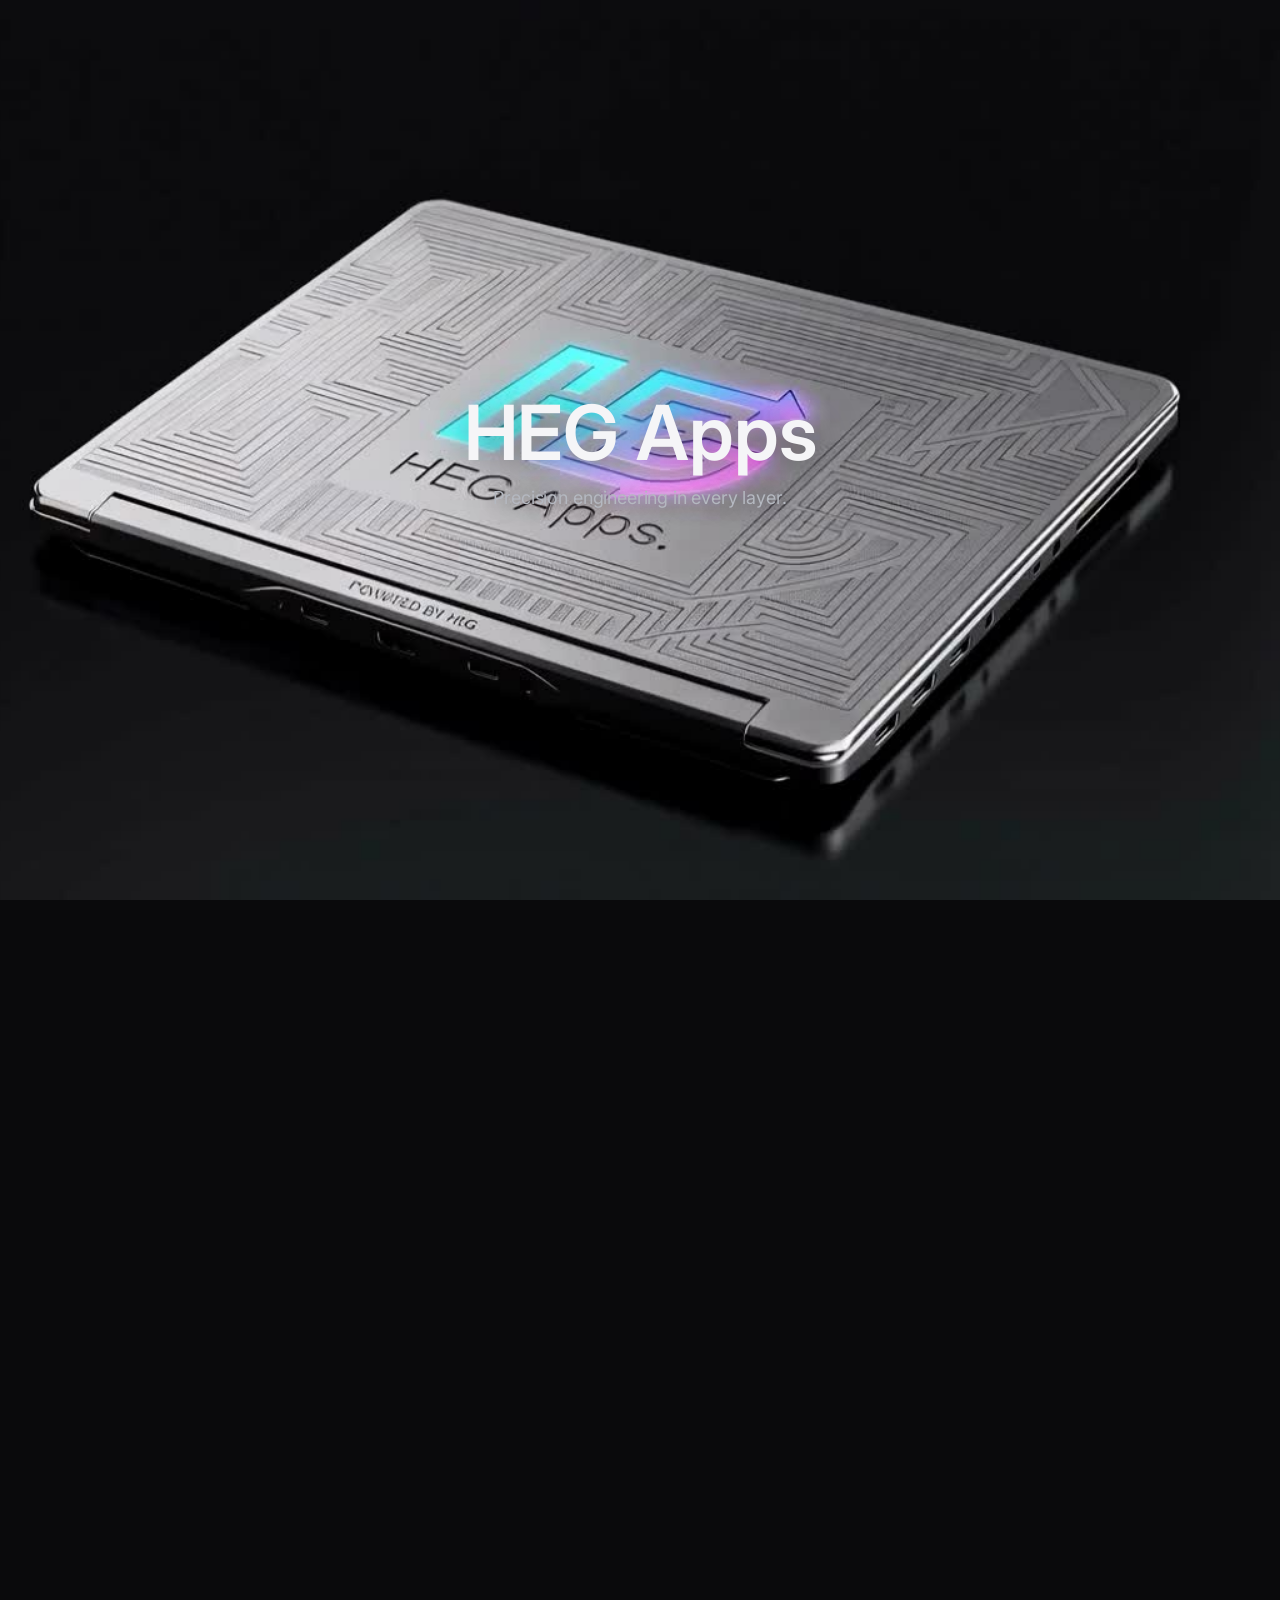
==== index.html @ 3ba2457b "Replace homepage with HEG Apps scroll-linked frame sequence Vanilla HTML5/CSS3/JS scrollytelling her" ====
<!DOCTYPE html>
<html lang="en">
<head>
<meta charset="UTF-8">
<meta name="viewport" content="width=device-width, initial-scale=1.0">
<title>HEG Apps</title>
<meta name="description" content="HEG Apps — precision engineering in every layer.">
<link rel="icon" type="image/png" href="assets/logo-transparent.png">
<link rel="preconnect" href="https://fonts.googleapis.com">
<link rel="preconnect" href="https://fonts.gstatic.com" crossorigin>
<link href="https://fonts.googleapis.com/css2?family=Inter:wght@400;500;600&display=swap" rel="stylesheet">
<link rel="stylesheet" href="css/style.css">
</head>
<body class="is-loading">

<div class="preloader" id="preloader" aria-hidden="true">
  <div class="preloader-mark">HEG APPS</div>
  <div class="preloader-count" id="preloaderCount">0%</div>
  <div class="preloader-bar"><div class="preloader-bar-fill" id="preloaderFill"></div></div>
</div>

<main>
  <div class="scrolly-container" id="scrollyContainer">
    <div class="scrolly-sticky">
      <canvas id="canvas"></canvas>

      <div class="scrolly-text scrolly-text--center" data-range="0,0.15">
        <div class="scrolly-text-inner">
          <h2>HEG Apps</h2>
          <p>Precision engineering in every layer.</p>
        </div>
      </div>

      <div class="scrolly-text scrolly-text--left" data-range="0.30,0.50">
        <div class="scrolly-text-inner">
          <h2>Architectural Clarity.</h2>
          <p>Engineered from the inside out.</p>
        </div>
      </div>

      <div class="scrolly-text scrolly-text--right" data-range="0.65,0.80">
        <div class="scrolly-text-inner">
          <h2>Seamless Integration.</h2>
          <p>Performance meets uncompromising design.</p>
        </div>
      </div>

      <div class="scrolly-text scrolly-text--center" data-range="0.90,1.0">
        <div class="scrolly-text-inner">
          <h2>Experience The Next Standard.</h2>
          <a href="mailto:emreguchasan@gmail.com" class="scrolly-cta">Get in touch</a>
        </div>
      </div>
    </div>
  </div>
</main>

<script src="js/script.js"></script>
</body>
</html>
---- css/style.css ----
:root {
  /* Sampled from the actual frame sequence (assets/ezgif-frame-*.jpg) —
     a dark-to-mid-gray studio sweep, not the light #e6e6e6/#f3f4f6 tone
     originally briefed; text colors below were flipped to light-on-dark
     to stay legible against the real footage. */
  --bg: #0a0a0c;
  --heading: #f5f5f7;
  --body: #b4b8c0;
  --accent-a: #22d3ee;
  --accent-b: #f472b6;
  --gradient: linear-gradient(120deg, var(--accent-a), var(--accent-b));
}

* { box-sizing: border-box; }

html, body {
  margin: 0;
  height: 100%;
  background: var(--bg);
  color: var(--heading);
  font-family: -apple-system, 'Inter', system-ui, sans-serif;
  letter-spacing: -0.01em;
  -webkit-font-smoothing: antialiased;
}

body.is-loading { overflow: hidden; height: 100vh; }

/* Preloader */
.preloader {
  position: fixed;
  inset: 0;
  z-index: 9999;
  display: flex;
  flex-direction: column;
  align-items: center;
  justify-content: center;
  gap: 18px;
  background: var(--bg);
  transition: opacity 0.6s ease, visibility 0.6s ease;
}
.preloader.is-hidden { opacity: 0; visibility: hidden; pointer-events: none; }
.preloader-mark {
  font-size: 13px;
  letter-spacing: 0.28em;
  text-transform: uppercase;
  color: var(--body);
}
.preloader-count {
  font-size: 15px;
  font-variant-numeric: tabular-nums;
  color: var(--heading);
  min-width: 3.4em;
  text-align: center;
}
.preloader-bar {
  width: 220px;
  height: 2px;
  background: rgba(255, 255, 255, 0.12);
  border-radius: 2px;
  overflow: hidden;
}
.preloader-bar-fill {
  height: 100%;
  width: 0%;
  background: var(--gradient);
  transition: width 0.15s ease-out;
}

/* Scrollytelling stage */
.scrolly-container {
  position: relative;
  height: 400vh;
}

.scrolly-sticky {
  position: sticky;
  top: 0;
  width: 100vw;
  height: 100vh;
  overflow: hidden;
  background: var(--bg);
}

#canvas {
  position: absolute;
  inset: 0;
  width: 100%;
  height: 100%;
  display: block;
}

/* Text overlays */
.scrolly-text {
  position: absolute;
  top: 50%;
  left: 0;
  right: 0;
  transform: translateY(calc(-50% + 26px));
  opacity: 0;
  transition: opacity 0.7s cubic-bezier(0.22, 1, 0.36, 1), transform 0.7s cubic-bezier(0.22, 1, 0.36, 1);
  pointer-events: none;
  padding: 0 8vw;
}
.scrolly-text.is-visible {
  opacity: 1;
  transform: translateY(-50%);
  pointer-events: auto;
}

.scrolly-text h2 {
  font-size: clamp(34px, 6vw, 76px);
  font-weight: 600;
  line-height: 1.05;
  margin: 0 0 14px;
  color: var(--heading);
  text-shadow: 0 4px 40px rgba(0, 0, 0, 0.5);
}
.scrolly-text p {
  font-size: clamp(15px, 1.4vw, 19px);
  color: var(--body);
  margin: 0;
  max-width: 480px;
  text-shadow: 0 2px 20px rgba(0, 0, 0, 0.6);
}

.scrolly-text--center { text-align: center; }
.scrolly-text--center p { margin-left: auto; margin-right: auto; }

.scrolly-text--left { text-align: left; }
.scrolly-text--left .scrolly-text-inner { max-width: 560px; }

.scrolly-text--right { text-align: right; }
.scrolly-text--right .scrolly-text-inner { max-width: 560px; margin-left: auto; }
.scrolly-text--right p { margin-left: auto; }

.scrolly-cta {
  display: inline-flex;
  align-items: center;
  gap: 10px;
  margin-top: 32px;
  padding: 15px 32px;
  border-radius: 999px;
  background: var(--gradient);
  color: #05060a;
  font-weight: 600;
  font-size: 14px;
  letter-spacing: 0.01em;
  transition: transform 0.25s ease, box-shadow 0.25s ease;
}
.scrolly-cta:hover {
  transform: translateY(-2px) scale(1.02);
  box-shadow: 0 12px 32px rgba(34, 211, 238, 0.25);
}

@media (max-width: 720px) {
  .scrolly-text--left,
  .scrolly-text--right { text-align: center; }
  .scrolly-text--left .scrolly-text-inner,
  .scrolly-text--right .scrolly-text-inner { max-width: 100%; margin: 0 auto; }
  .scrolly-text--right p { margin-left: auto; margin-right: auto; }
}
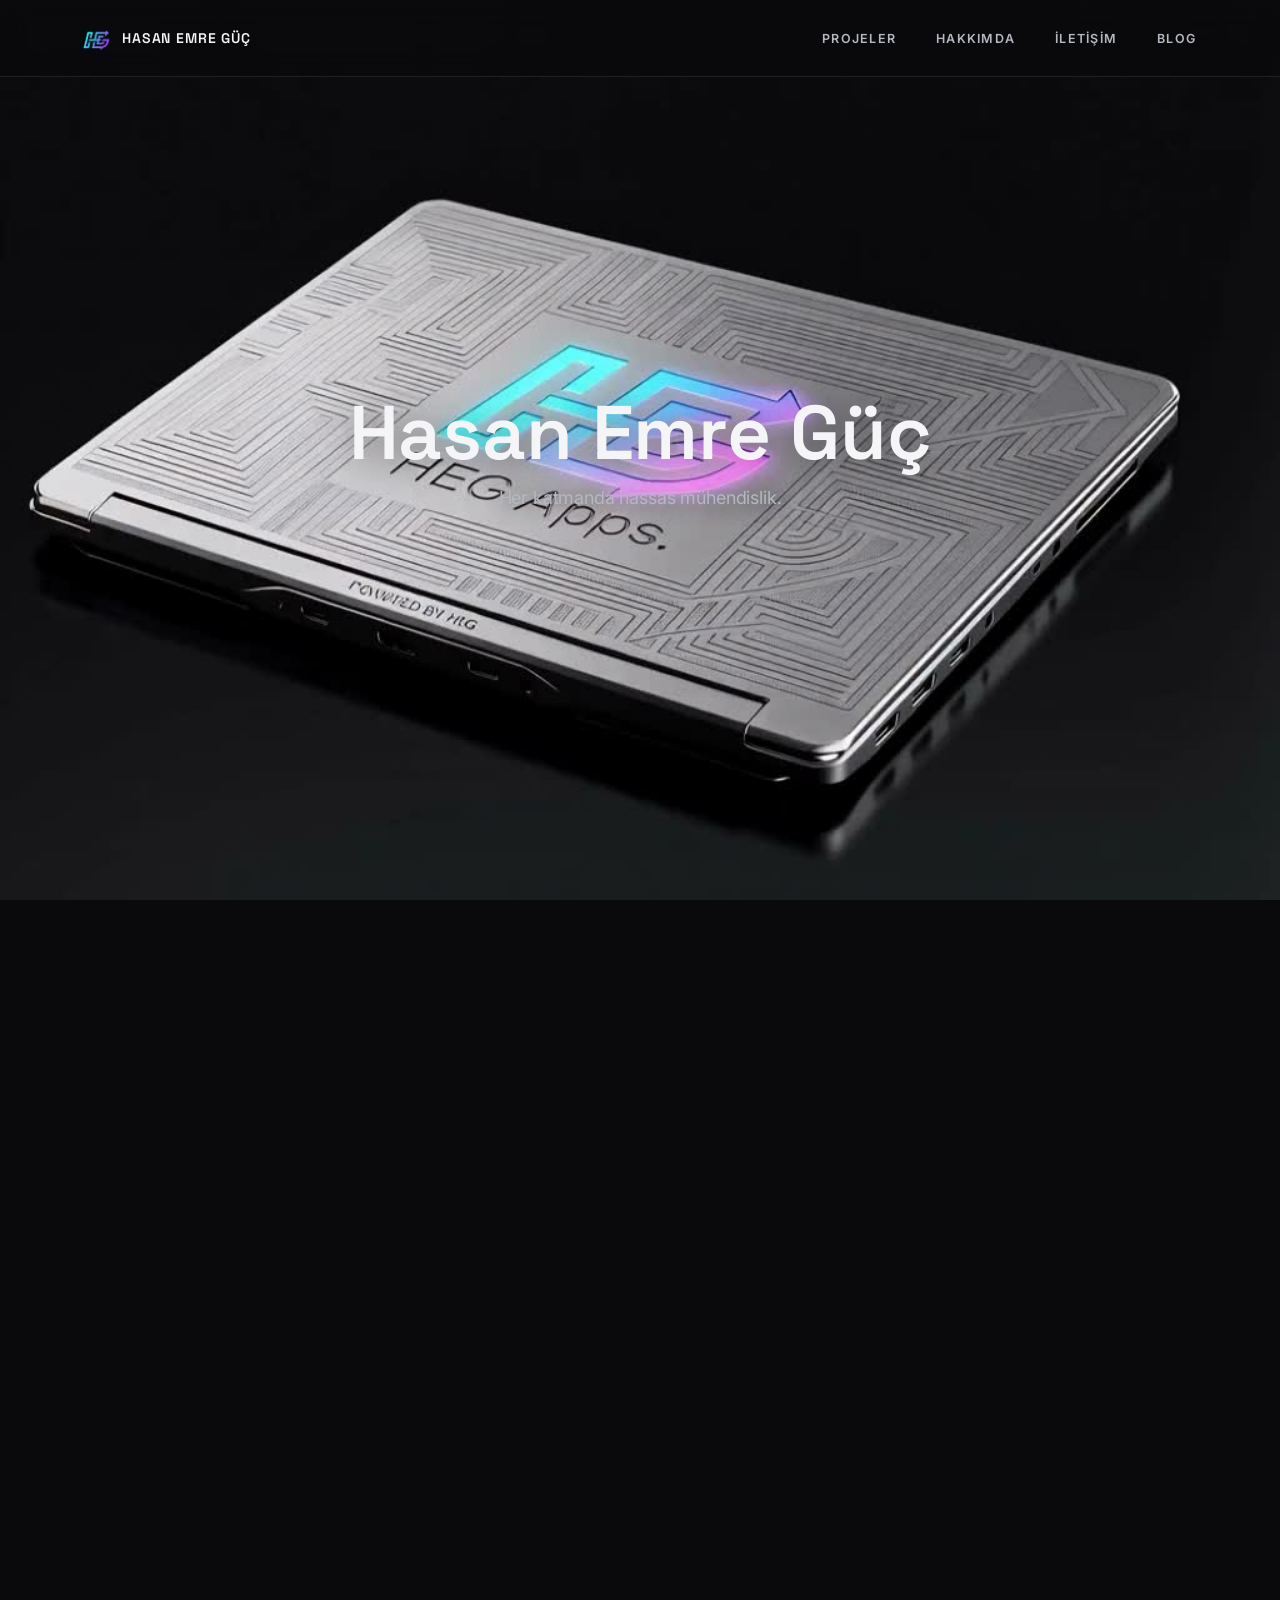
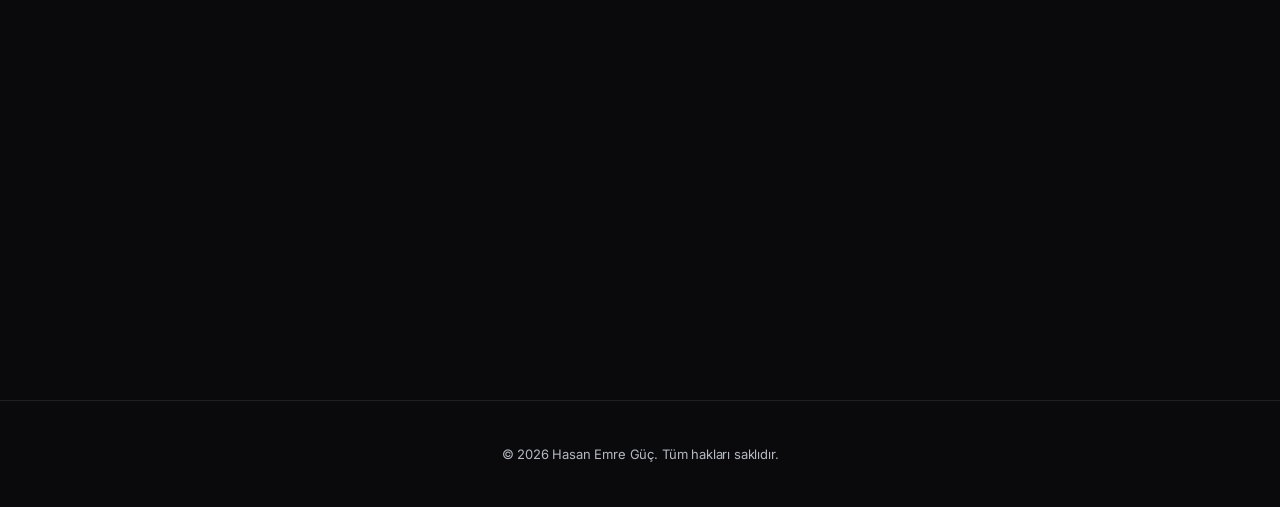
==== commit 4d243480: "Turn HEG Apps intro into a Turkish multi-page personal site Per feedback: this stays Hasan Emre Güç'" ====
--- a/index.html
+++ b/index.html
@@ -1,23 +1,46 @@
 <!DOCTYPE html>
-<html lang="en">
+<html lang="tr">
 <head>
 <meta charset="UTF-8">
 <meta name="viewport" content="width=device-width, initial-scale=1.0">
-<title>HEG Apps</title>
-<meta name="description" content="HEG Apps — precision engineering in every layer.">
+<title>Hasan Emre Güç — Yazılım Geliştirici</title>
+<meta name="description" content="Hasan Emre Güç — yazılım geliştirici ve mühendis. Projeler, hakkında ve iletişim.">
 <link rel="icon" type="image/png" href="assets/logo-transparent.png">
 <link rel="preconnect" href="https://fonts.googleapis.com">
 <link rel="preconnect" href="https://fonts.gstatic.com" crossorigin>
-<link href="https://fonts.googleapis.com/css2?family=Inter:wght@400;500;600&display=swap" rel="stylesheet">
+<link href="https://fonts.googleapis.com/css2?family=Space+Grotesk:wght@500;600;700&family=Inter:wght@400;500;600&display=swap" rel="stylesheet">
 <link rel="stylesheet" href="css/style.css">
 </head>
 <body class="is-loading">
 
 <div class="preloader" id="preloader" aria-hidden="true">
-  <div class="preloader-mark">HEG APPS</div>
+  <img src="assets/logo-transparent.png" alt="" class="preloader-logo">
   <div class="preloader-count" id="preloaderCount">0%</div>
   <div class="preloader-bar"><div class="preloader-bar-fill" id="preloaderFill"></div></div>
 </div>
+
+<div class="scroll-progress" id="scrollProgress" aria-hidden="true"></div>
+
+<header class="site-header">
+  <nav class="nav container">
+    <a href="index.html" class="brand">
+      <img src="assets/logo-transparent.png" alt="" class="brand-mark">
+      <span class="brand-name">HASAN EMRE GÜÇ</span>
+    </a>
+
+    <button class="nav-toggle" id="navToggle" aria-label="Menüyü aç/kapat" aria-expanded="false">
+      <span></span><span></span><span></span>
+    </button>
+
+    <ul class="nav-links" id="navLinks">
+      <li class="nav-indicator" id="navIndicator" aria-hidden="true"></li>
+      <li><a href="projeler.html">PROJELER</a></li>
+      <li><a href="hakkimda.html">HAKKIMDA</a></li>
+      <li><a href="iletisim.html">İLETİŞİM</a></li>
+      <li><a href="blog.html">BLOG</a></li>
+    </ul>
+  </nav>
+</header>
 
 <main>
   <div class="scrolly-container" id="scrollyContainer">
@@ -26,35 +49,41 @@
 
       <div class="scrolly-text scrolly-text--center" data-range="0,0.15">
         <div class="scrolly-text-inner">
-          <h2>HEG Apps</h2>
-          <p>Precision engineering in every layer.</p>
+          <h2>Hasan Emre Güç</h2>
+          <p>Her katmanda hassas mühendislik.</p>
         </div>
       </div>
 
       <div class="scrolly-text scrolly-text--left" data-range="0.30,0.50">
         <div class="scrolly-text-inner">
-          <h2>Architectural Clarity.</h2>
-          <p>Engineered from the inside out.</p>
+          <h2>Mimari Netlik.</h2>
+          <p>İçeriden dışarıya, mühendislik disipliniyle kuruldu.</p>
         </div>
       </div>
 
       <div class="scrolly-text scrolly-text--right" data-range="0.65,0.80">
         <div class="scrolly-text-inner">
-          <h2>Seamless Integration.</h2>
-          <p>Performance meets uncompromising design.</p>
+          <h2>Kusursuz Entegrasyon.</h2>
+          <p>Performans, ödün vermeyen tasarımla buluşuyor.</p>
         </div>
       </div>
 
       <div class="scrolly-text scrolly-text--center" data-range="0.90,1.0">
         <div class="scrolly-text-inner">
-          <h2>Experience The Next Standard.</h2>
-          <a href="mailto:emreguchasan@gmail.com" class="scrolly-cta">Get in touch</a>
+          <h2>Fikirden çalışan ürüne.</h2>
+          <a href="projeler.html" class="scrolly-cta">Projelerimi Gör</a>
         </div>
       </div>
     </div>
   </div>
 </main>
 
+<footer class="site-footer">
+  <div class="container">
+    <p>&copy; <span id="year"></span> Hasan Emre Güç. Tüm hakları saklıdır.</p>
+  </div>
+</footer>
+
 <script src="js/script.js"></script>
 </body>
 </html>
--- a/css/style.css
+++ b/css/style.css
@@ -9,9 +9,14 @@
   --accent-a: #22d3ee;
   --accent-b: #f472b6;
   --gradient: linear-gradient(120deg, var(--accent-a), var(--accent-b));
+  --card-bg: #121317;
+  --border: rgba(255, 255, 255, 0.09);
+  --max-width: 1180px;
 }
 
 * { box-sizing: border-box; }
+
+html { scroll-behavior: smooth; }
 
 html, body {
   margin: 0;
@@ -23,6 +28,19 @@
   -webkit-font-smoothing: antialiased;
 }
 
+h1, h2, h3, h4 {
+  font-family: 'Space Grotesk', 'Inter', sans-serif;
+  margin: 0;
+}
+
+@media (prefers-reduced-motion: reduce) {
+  html { scroll-behavior: auto; }
+  *, *::before, *::after {
+    animation-duration: 0.001ms !important;
+    transition-duration: 0.001ms !important;
+  }
+}
+
 body.is-loading { overflow: hidden; height: 100vh; }
 
 /* Preloader */
@@ -39,11 +57,12 @@
   transition: opacity 0.6s ease, visibility 0.6s ease;
 }
 .preloader.is-hidden { opacity: 0; visibility: hidden; pointer-events: none; }
-.preloader-mark {
-  font-size: 13px;
-  letter-spacing: 0.28em;
-  text-transform: uppercase;
-  color: var(--body);
+@keyframes preloaderPulse { 0%, 100% { opacity: 0.6; transform: scale(0.95); } 50% { opacity: 1; transform: scale(1.03); } }
+.preloader-logo {
+  width: 56px;
+  height: 56px;
+  animation: preloaderPulse 1.1s ease-in-out infinite;
+  filter: drop-shadow(0 0 20px rgba(34, 211, 238, 0.35));
 }
 .preloader-count {
   font-size: 15px;
@@ -159,3 +178,292 @@
   .scrolly-text--right .scrolly-text-inner { max-width: 100%; margin: 0 auto; }
   .scrolly-text--right p { margin-left: auto; margin-right: auto; }
 }
+
+/* ---------------------------------------------------------------------
+   Site chrome + content sections (Projects / About / Contact / Blog) —
+   everything the scrollytelling intro hands off to once it finishes.
+   ------------------------------------------------------------------- */
+
+a { text-decoration: none; }
+
+.container {
+  max-width: var(--max-width);
+  margin: 0 auto;
+  padding: 0 32px;
+}
+
+/* Nav — fixed so it floats over the canvas during the scroll sequence
+   too, not just once the content sections begin. */
+.site-header {
+  position: fixed;
+  top: 0;
+  left: 0;
+  right: 0;
+  z-index: 500;
+  background: rgba(10, 10, 12, 0.55);
+  backdrop-filter: blur(14px);
+  border-bottom: 1px solid var(--border);
+}
+
+.nav {
+  display: flex;
+  align-items: center;
+  justify-content: space-between;
+  height: 76px;
+}
+
+.brand {
+  display: flex;
+  align-items: center;
+  gap: 10px;
+}
+.brand-mark { display: block; width: 30px; height: 30px; }
+.brand-name {
+  font-family: 'Space Grotesk', sans-serif;
+  font-weight: 600;
+  font-size: 14px;
+  letter-spacing: 0.06em;
+  color: var(--heading);
+}
+
+.nav-links {
+  position: relative;
+  display: flex;
+  gap: 36px;
+  list-style: none;
+  margin: 0;
+  padding: 0;
+}
+
+.nav-indicator {
+  position: absolute;
+  top: 0;
+  height: 2px;
+  background: var(--gradient);
+  box-shadow: 0 0 10px rgba(34, 211, 238, 0.6);
+  border-radius: 2px;
+  transition: transform 0.35s cubic-bezier(0.65, 0, 0.35, 1), width 0.35s cubic-bezier(0.65, 0, 0.35, 1), opacity 0.2s ease;
+  opacity: 0;
+}
+
+.nav-links a {
+  position: relative;
+  font-size: 12.5px;
+  font-weight: 600;
+  letter-spacing: 0.1em;
+  color: var(--body);
+  padding: 28px 2px;
+  display: inline-block;
+  transition: color 0.2s ease;
+}
+.nav-links a:hover { color: var(--heading); }
+.nav-links a.active { color: var(--accent-a); }
+
+.nav-toggle {
+  display: none;
+  flex-direction: column;
+  justify-content: center;
+  gap: 5px;
+  width: 34px;
+  height: 34px;
+  background: none;
+  border: none;
+  cursor: pointer;
+}
+.nav-toggle span {
+  display: block;
+  height: 2px;
+  background: var(--heading);
+  border-radius: 2px;
+}
+
+/* Scroll progress bar */
+.scroll-progress {
+  position: fixed;
+  top: 0;
+  left: 0;
+  height: 2px;
+  width: 100%;
+  background: var(--gradient);
+  transform: scaleX(0);
+  transform-origin: left;
+  z-index: 600;
+  will-change: transform;
+}
+
+/* Sections */
+.section {
+  padding: 120px 32px;
+  border-top: 1px solid var(--border);
+  background: var(--bg);
+  position: relative;
+  z-index: 1;
+}
+
+/* Standalone content pages (projeler/hakkimda/iletisim/blog) — no
+   full-bleed hero to sit behind the fixed nav, so the first section
+   needs headroom equal to the nav's height. */
+.page-main { min-height: 100vh; }
+.page-hero {
+  padding-top: calc(76px + 64px);
+  border-top: none;
+  min-height: 100vh;
+}
+
+.section-title {
+  font-size: 26px;
+  font-weight: 600;
+  margin-bottom: 44px;
+  color: var(--heading);
+}
+.section-title .num {
+  background: var(--gradient);
+  -webkit-background-clip: text;
+  background-clip: text;
+  color: transparent;
+  margin-right: 8px;
+}
+
+.reveal {
+  opacity: 0;
+  transform: translateY(24px);
+  transition: opacity 0.7s ease, transform 0.7s cubic-bezier(0.22, 1, 0.36, 1);
+}
+.reveal.in-view { opacity: 1; transform: translateY(0); }
+
+/* Projects */
+.projects-grid {
+  display: grid;
+  grid-template-columns: repeat(auto-fit, minmax(300px, 1fr));
+  gap: 22px;
+}
+.project-card {
+  background: var(--card-bg);
+  border: 1px solid var(--border);
+  border-radius: 14px;
+  padding: 28px;
+  transition: transform 0.3s ease, border-color 0.3s ease;
+}
+.project-card:hover {
+  transform: translateY(-4px);
+  border-color: rgba(34, 211, 238, 0.35);
+}
+.project-tag {
+  display: inline-block;
+  font-size: 11px;
+  letter-spacing: 0.1em;
+  text-transform: uppercase;
+  color: var(--accent-a);
+  background: rgba(34, 211, 238, 0.1);
+  padding: 4px 10px;
+  border-radius: 999px;
+  margin-bottom: 14px;
+}
+.project-card h3 { font-size: 21px; margin: 0 0 10px; color: var(--heading); font-weight: 600; }
+.project-card p { color: var(--body); font-size: 14.5px; line-height: 1.6; margin: 0; }
+.tech-list {
+  list-style: none;
+  display: flex;
+  flex-wrap: wrap;
+  gap: 8px;
+  padding: 0;
+  margin: 18px 0 0;
+}
+.tech-list li {
+  font-size: 12px;
+  padding: 5px 12px;
+  border-radius: 999px;
+  border: 1px solid var(--border);
+  color: var(--body);
+}
+
+/* About */
+.about-grid { display: grid; grid-template-columns: 1.3fr 1fr; gap: 48px; }
+.about-grid p { color: var(--body); font-size: 16px; line-height: 1.7; max-width: 560px; margin: 0; }
+.about-stack h4 {
+  font-size: 13px;
+  letter-spacing: 0.08em;
+  text-transform: uppercase;
+  color: var(--body);
+  margin: 0 0 16px;
+  font-weight: 600;
+}
+.stack-tags { display: flex; flex-wrap: wrap; gap: 10px; }
+.stack-tags span {
+  font-size: 13px;
+  padding: 8px 14px;
+  border-radius: 8px;
+  background: var(--card-bg);
+  border: 1px solid var(--border);
+  color: var(--body);
+}
+
+/* Contact */
+.contact { text-align: center; }
+.contact-lead { color: var(--body); max-width: 480px; margin: 0 auto 28px; font-size: 15.5px; }
+.contact-cta {
+  display: inline-block;
+  padding: 15px 32px;
+  border-radius: 999px;
+  background: var(--gradient);
+  color: #05060a;
+  font-weight: 600;
+  font-size: 15px;
+  transition: transform 0.2s ease;
+}
+.contact-cta:hover { transform: translateY(-2px) scale(1.02); }
+.social-links {
+  margin-top: 28px;
+  display: flex;
+  justify-content: center;
+  gap: 24px;
+}
+.social-links a {
+  color: var(--body);
+  font-size: 13px;
+  letter-spacing: 0.06em;
+  border-bottom: 1px solid transparent;
+  padding-bottom: 2px;
+  transition: color 0.2s ease, border-color 0.2s ease;
+}
+.social-links a:hover { color: var(--accent-a); border-color: var(--accent-a); }
+
+/* Blog */
+.blog { text-align: center; }
+.coming-soon { color: var(--body); }
+
+/* Footer */
+.site-footer {
+  border-top: 1px solid var(--border);
+  padding: 32px 0;
+  text-align: center;
+  color: var(--body);
+  font-size: 13px;
+}
+
+@media (max-width: 860px) {
+  .about-grid { grid-template-columns: 1fr; }
+  .about-grid p { margin: 0 auto; }
+}
+
+@media (max-width: 720px) {
+  .nav-toggle { display: flex; }
+  .nav-links {
+    position: absolute;
+    top: 76px;
+    left: 0;
+    right: 0;
+    background: rgba(10, 10, 12, 0.96);
+    border-bottom: 1px solid var(--border);
+    flex-direction: column;
+    gap: 0;
+    max-height: 0;
+    overflow: hidden;
+    transition: max-height 0.3s ease;
+  }
+  .nav-links.open { max-height: 340px; }
+  .nav-links li { border-top: 1px solid var(--border); }
+  .nav-links a { display: block; padding: 18px 32px; }
+  .nav-indicator { display: none; }
+  .section { padding: 80px 24px; }
+}
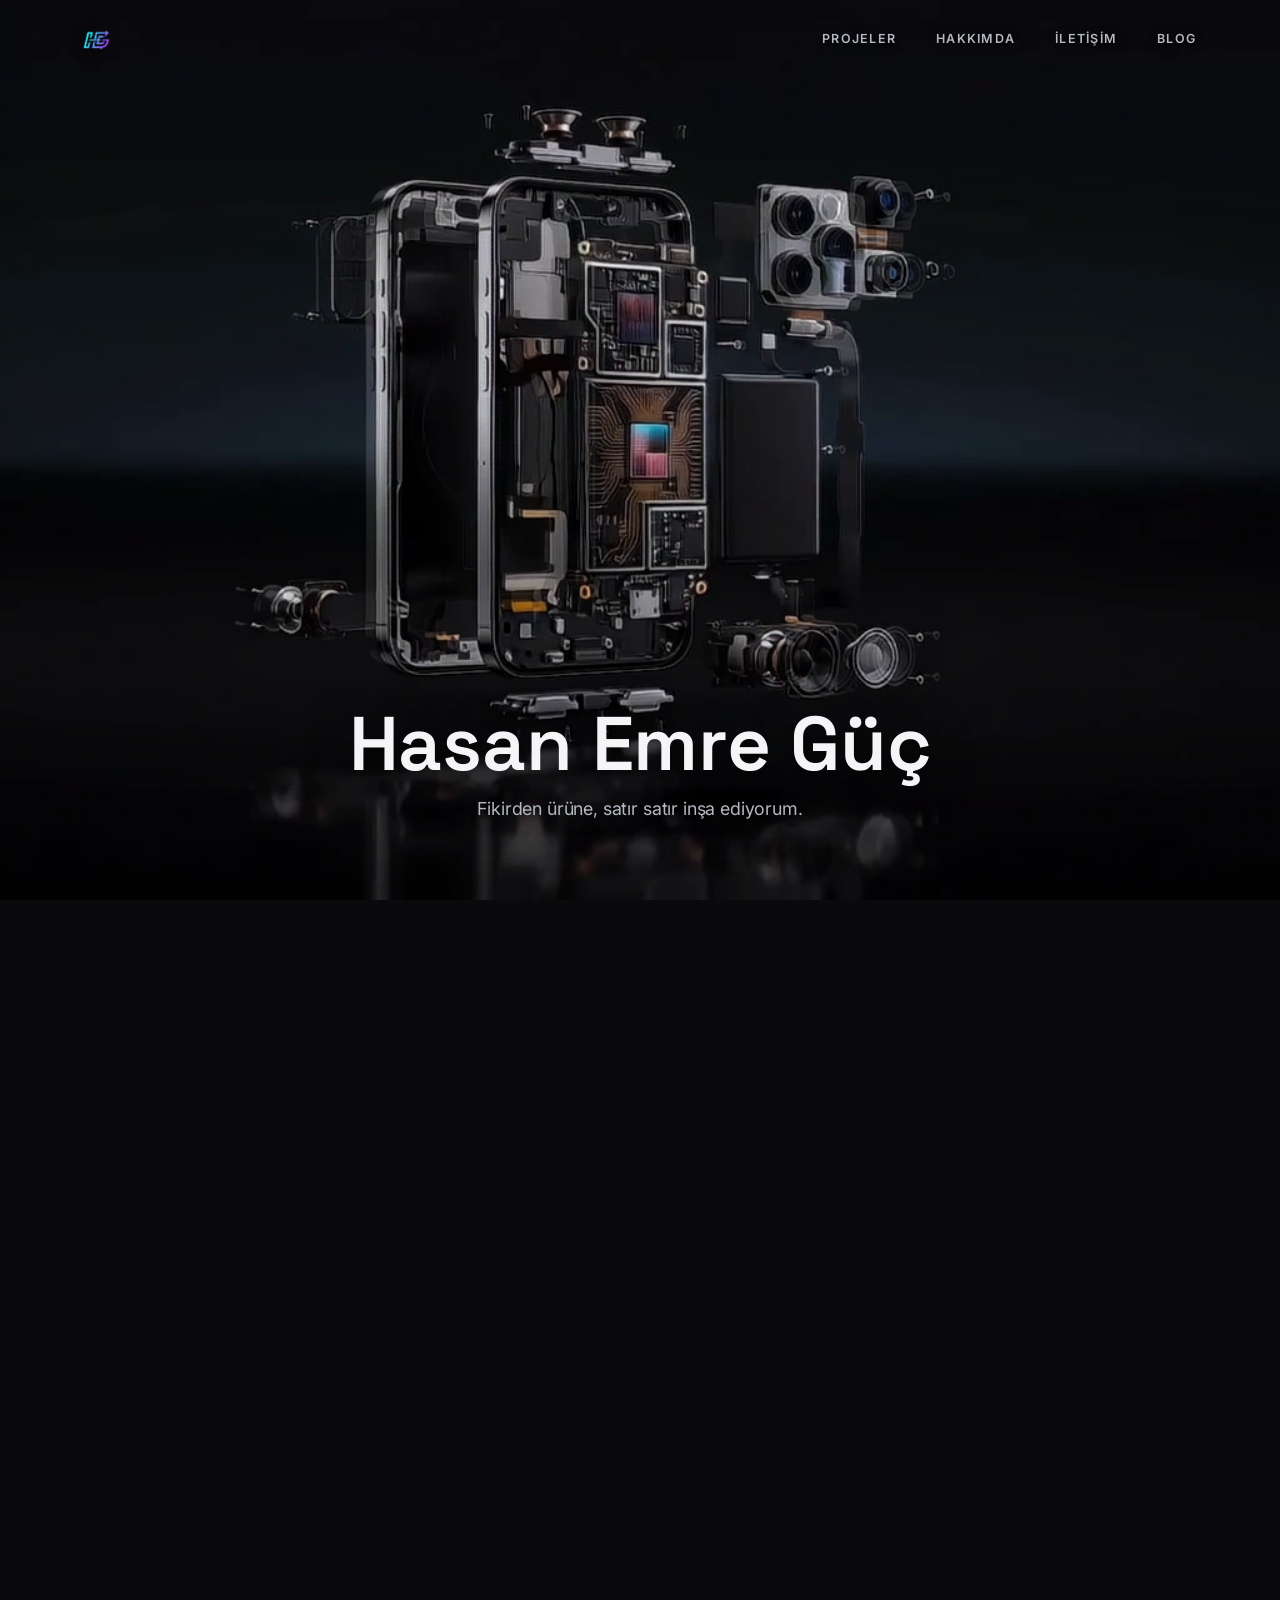
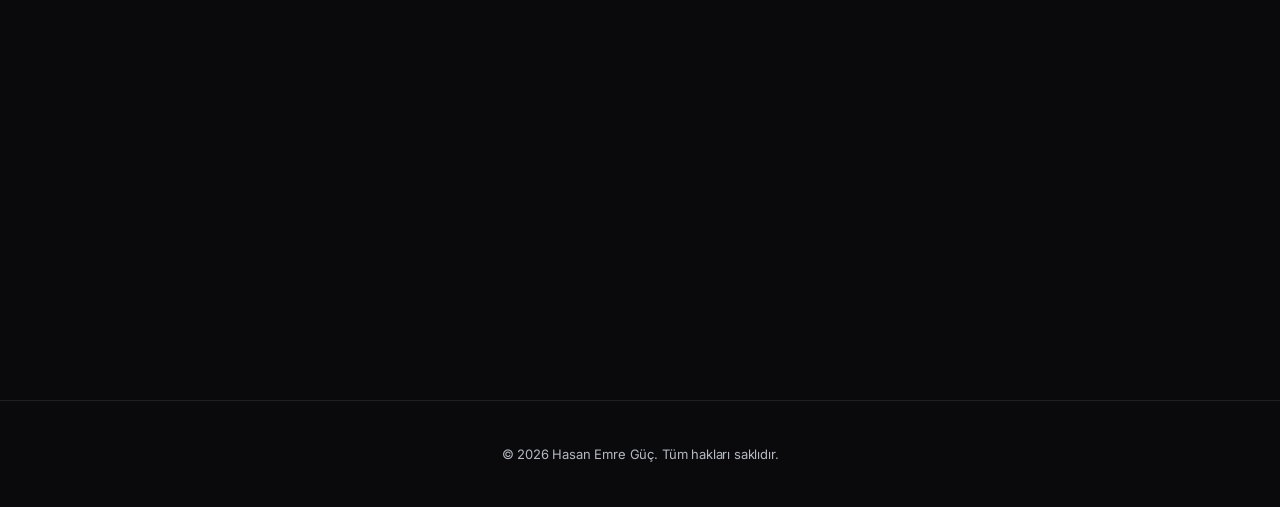
==== commit 97d37be4: "Replace hero animation with phone/HEG Apps sequence, smooth scroll, cleanup - Swap 36-frame laptop e" ====
--- a/index.html
+++ b/index.html
@@ -21,11 +21,10 @@
 
 <div class="scroll-progress" id="scrollProgress" aria-hidden="true"></div>
 
-<header class="site-header">
+<header class="site-header site-header--transparent">
   <nav class="nav container">
     <a href="index.html" class="brand">
-      <img src="assets/logo-transparent.png" alt="" class="brand-mark">
-      <span class="brand-name">HASAN EMRE GÜÇ</span>
+      <img src="assets/logo-transparent.png" alt="Hasan Emre Güç" class="brand-mark">
     </a>
 
     <button class="nav-toggle" id="navToggle" aria-label="Menüyü aç/kapat" aria-expanded="false">
@@ -47,30 +46,30 @@
     <div class="scrolly-sticky">
       <canvas id="canvas"></canvas>
 
-      <div class="scrolly-text scrolly-text--center" data-range="0,0.15">
+      <div class="scrolly-text scrolly-text--bottom" data-range="0,0.15">
         <div class="scrolly-text-inner">
           <h2>Hasan Emre Güç</h2>
-          <p>Her katmanda hassas mühendislik.</p>
+          <p>Fikirden ürüne, satır satır inşa ediyorum.</p>
         </div>
       </div>
 
       <div class="scrolly-text scrolly-text--left" data-range="0.30,0.50">
         <div class="scrolly-text-inner">
-          <h2>Mimari Netlik.</h2>
-          <p>İçeriden dışarıya, mühendislik disipliniyle kuruldu.</p>
+          <h2>Parça Parça Mükemmellik.</h2>
+          <p>Her bileşen, sağlam bir mimari üzerine özenle kuruluyor.</p>
         </div>
       </div>
 
-      <div class="scrolly-text scrolly-text--right" data-range="0.65,0.80">
+      <div class="scrolly-text scrolly-text--left" data-range="0.65,0.80">
         <div class="scrolly-text-inner">
-          <h2>Kusursuz Entegrasyon.</h2>
-          <p>Performans, ödün vermeyen tasarımla buluşuyor.</p>
+          <h2>Akıcı Deneyim, Güçlü Altyapı.</h2>
+          <p>Performanstan ödün vermeden tasarlanan arayüzler.</p>
         </div>
       </div>
 
-      <div class="scrolly-text scrolly-text--center" data-range="0.90,1.0">
+      <div class="scrolly-text scrolly-text--left" data-range="0.90,1.0">
         <div class="scrolly-text-inner">
-          <h2>Fikirden çalışan ürüne.</h2>
+          <h2>HEG Apps ile hayata geçiriyorum.</h2>
           <a href="projeler.html" class="scrolly-cta">Projelerimi Gör</a>
         </div>
       </div>
--- a/css/style.css
+++ b/css/style.css
@@ -1,7 +1,6 @@
 :root {
-  /* Sampled from the actual frame sequence (assets/ezgif-frame-*.jpg) —
-     a dark-to-mid-gray studio sweep, not the light #e6e6e6/#f3f4f6 tone
-     originally briefed; text colors below were flipped to light-on-dark
+  /* Sampled from the hero frame sequence (assets/hero-frame-*.webp) —
+     a near-black studio backdrop; text colors below stay light-on-dark
      to stay legible against the real footage. */
   --bg: #0a0a0c;
   --heading: #f5f5f7;
@@ -146,11 +145,25 @@
 .scrolly-text--center p { margin-left: auto; margin-right: auto; }
 
 .scrolly-text--left { text-align: left; }
-.scrolly-text--left .scrolly-text-inner { max-width: 560px; }
-
-.scrolly-text--right { text-align: right; }
-.scrolly-text--right .scrolly-text-inner { max-width: 560px; margin-left: auto; }
-.scrolly-text--right p { margin-left: auto; }
+.scrolly-text--left .scrolly-text-inner { max-width: 360px; }
+/* Narrower column than the base heading size assumes, so it stays clear
+   of the phone footage sitting center-right in these frames. */
+.scrolly-text--left h2 { font-size: clamp(24px, 3.6vw, 46px); }
+.scrolly-text--left p { max-width: 340px; }
+
+/* Anchored to a lower band instead of the vertical center, for scroll
+   positions where the footage spans most of the canvas width (so a
+   centered or side-anchored block would land on top of a phone screen). */
+.scrolly-text--bottom {
+  top: auto;
+  bottom: 9%;
+  transform: translateY(24px);
+  text-align: center;
+}
+.scrolly-text--bottom p { margin-left: auto; margin-right: auto; }
+.scrolly-text--bottom.is-visible {
+  transform: translateY(0);
+}
 
 .scrolly-cta {
   display: inline-flex;
@@ -172,11 +185,8 @@
 }
 
 @media (max-width: 720px) {
-  .scrolly-text--left,
-  .scrolly-text--right { text-align: center; }
-  .scrolly-text--left .scrolly-text-inner,
-  .scrolly-text--right .scrolly-text-inner { max-width: 100%; margin: 0 auto; }
-  .scrolly-text--right p { margin-left: auto; margin-right: auto; }
+  .scrolly-text--left { text-align: center; }
+  .scrolly-text--left .scrolly-text-inner { max-width: 100%; margin: 0 auto; }
 }
 
 /* ---------------------------------------------------------------------
@@ -203,6 +213,23 @@
   background: rgba(10, 10, 12, 0.55);
   backdrop-filter: blur(14px);
   border-bottom: 1px solid var(--border);
+}
+
+/* index.html only: the hero canvas sits directly under the nav for the
+   whole page (no content section behind it to blur), so instead of a
+   solid glass panel — which was hiding the footage's top edge — the bar
+   goes fully transparent and leans on drop-shadows for legibility. */
+.site-header--transparent {
+  background: transparent;
+  backdrop-filter: none;
+  border-bottom-color: transparent;
+}
+.site-header--transparent .brand-mark {
+  filter: drop-shadow(0 2px 6px rgba(0, 0, 0, 0.75));
+}
+.site-header--transparent .brand-name,
+.site-header--transparent .nav-links a {
+  text-shadow: 0 2px 10px rgba(0, 0, 0, 0.85), 0 1px 3px rgba(0, 0, 0, 0.9);
 }
 
 .nav {
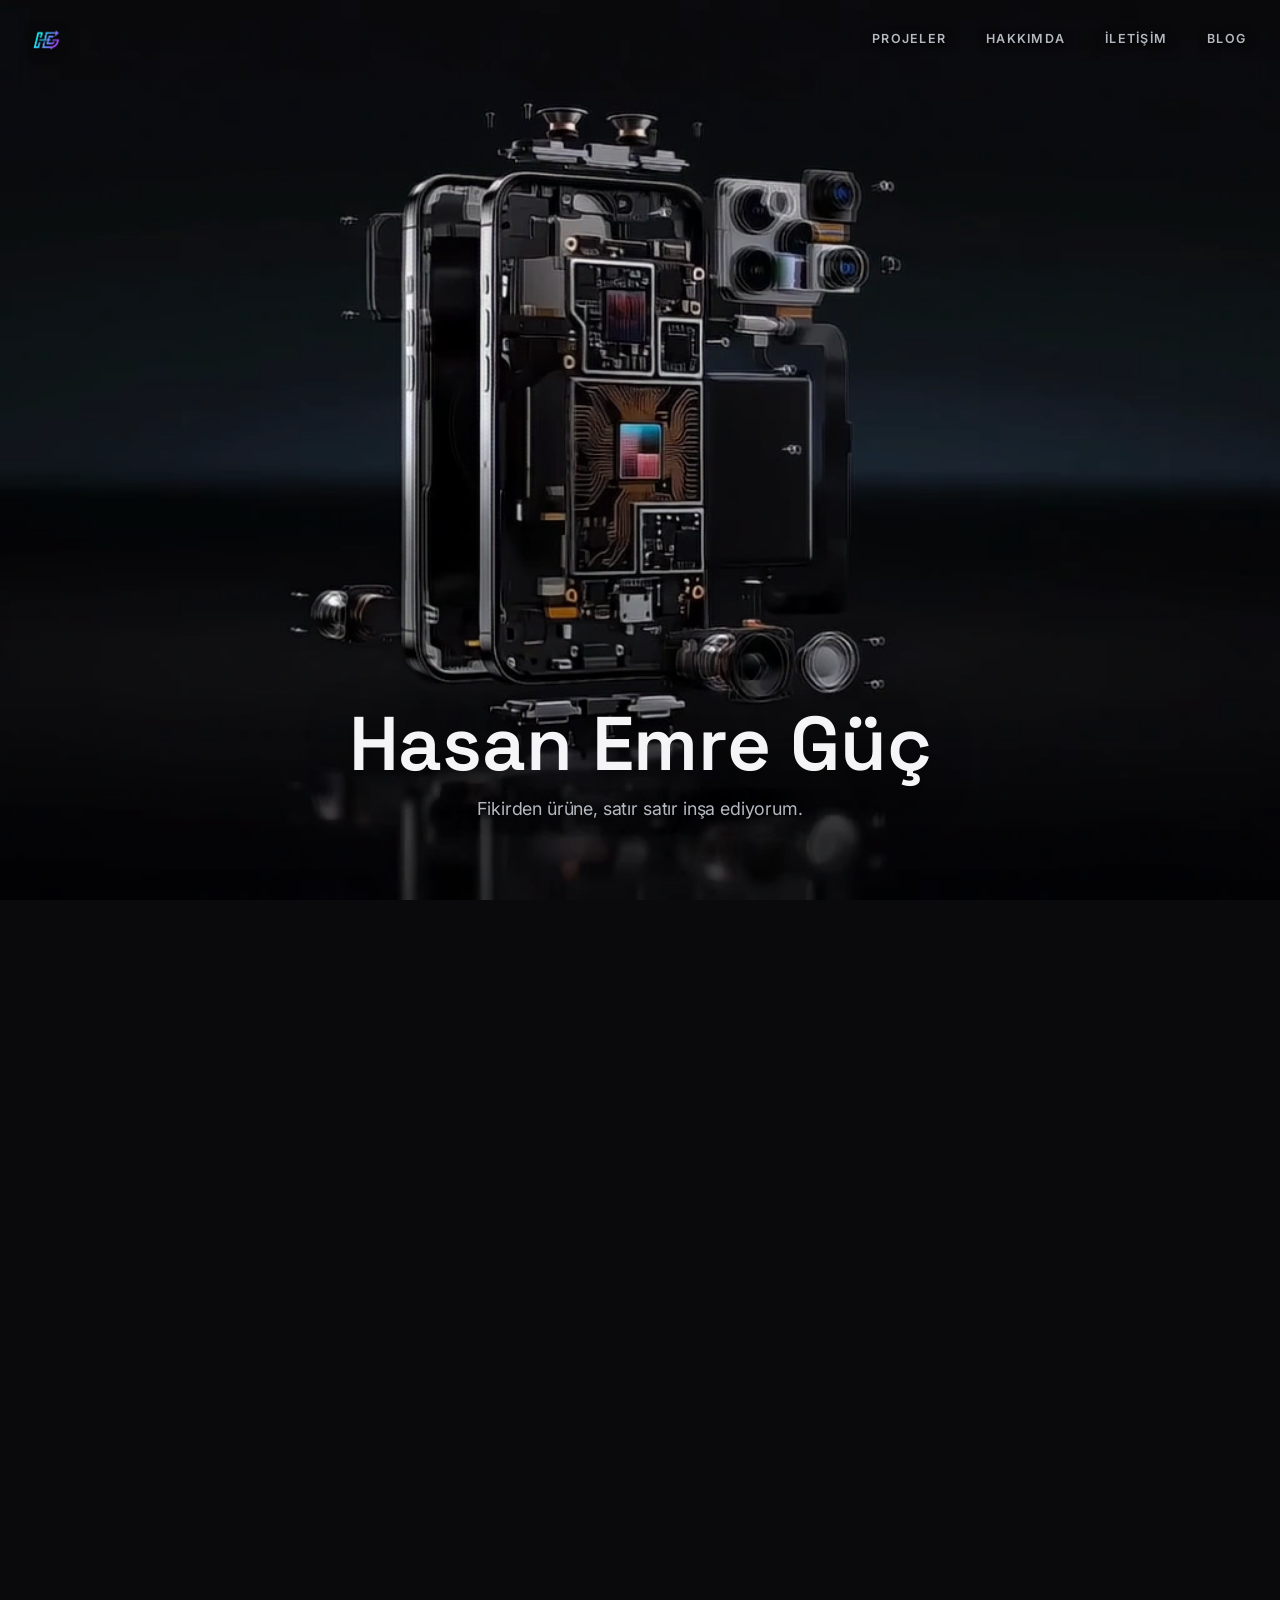
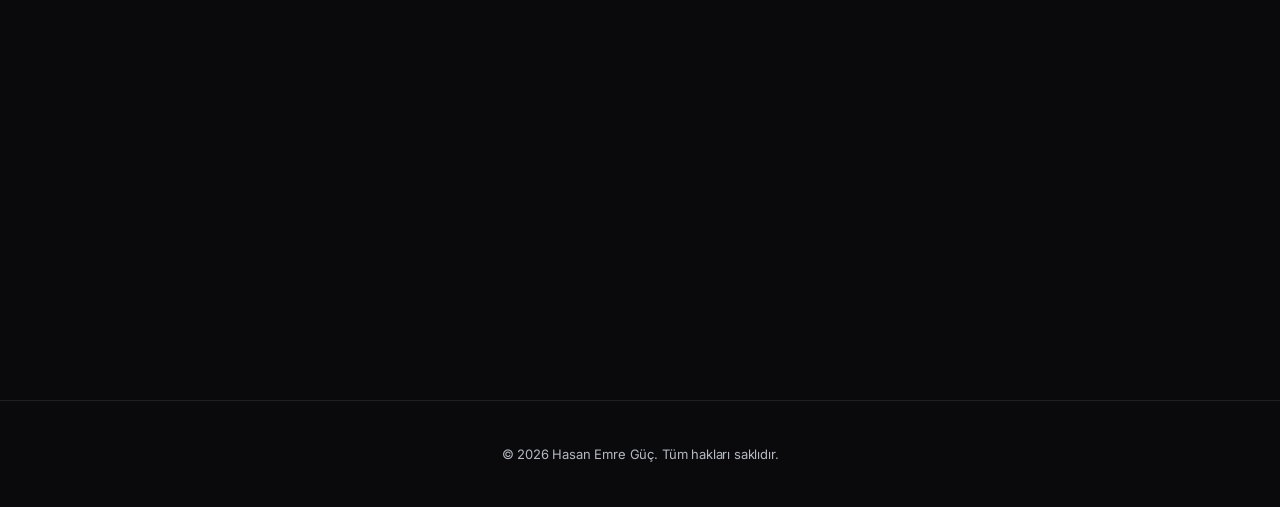
==== commit ffa686f5: "Add Open Graph/Twitter cards, canonical URLs, Person JSON-LD Co-Authored-By: Claude Sonnet 5 <norepl" ====
--- a/index.html
+++ b/index.html
@@ -5,6 +5,30 @@
 <meta name="viewport" content="width=device-width, initial-scale=1.0">
 <title>Hasan Emre Güç — Yazılım Geliştirici</title>
 <meta name="description" content="Hasan Emre Güç — yazılım geliştirici ve mühendis. Projeler, hakkında ve iletişim.">
+<link rel="canonical" href="https://hemreguc.com/">
+
+<meta property="og:type" content="website">
+<meta property="og:url" content="https://hemreguc.com/">
+<meta property="og:title" content="Hasan Emre Güç — Yazılım Geliştirici">
+<meta property="og:description" content="Hasan Emre Güç — yazılım geliştirici ve mühendis. Projeler, hakkında ve iletişim.">
+<meta property="og:image" content="https://hemreguc.com/assets/hero-frame-045.webp">
+<meta property="og:locale" content="tr_TR">
+<meta name="twitter:card" content="summary_large_image">
+<meta name="twitter:title" content="Hasan Emre Güç — Yazılım Geliştirici">
+<meta name="twitter:description" content="Hasan Emre Güç — yazılım geliştirici ve mühendis. Projeler, hakkında ve iletişim.">
+<meta name="twitter:image" content="https://hemreguc.com/assets/hero-frame-045.webp">
+
+<script type="application/ld+json">
+{
+  "@context": "https://schema.org",
+  "@type": "Person",
+  "name": "Hasan Emre Güç",
+  "url": "https://hemreguc.com/",
+  "jobTitle": "Yazılım Geliştirici",
+  "image": "https://hemreguc.com/assets/logo-transparent.png"
+}
+</script>
+
 <link rel="icon" type="image/png" href="assets/logo-transparent.png">
 <link rel="preconnect" href="https://fonts.googleapis.com">
 <link rel="preconnect" href="https://fonts.gstatic.com" crossorigin>
--- a/css/style.css
+++ b/css/style.css
@@ -200,6 +200,13 @@
   max-width: var(--max-width);
   margin: 0 auto;
   padding: 0 32px;
+}
+
+/* The nav reads better a bit wider than the site's normal reading-width
+   container — this pushes the links closer to the edge on large screens
+   without affecting the narrower content sections below. */
+.nav.container {
+  max-width: 1440px;
 }
 
 /* Nav — fixed so it floats over the canvas during the scroll sequence
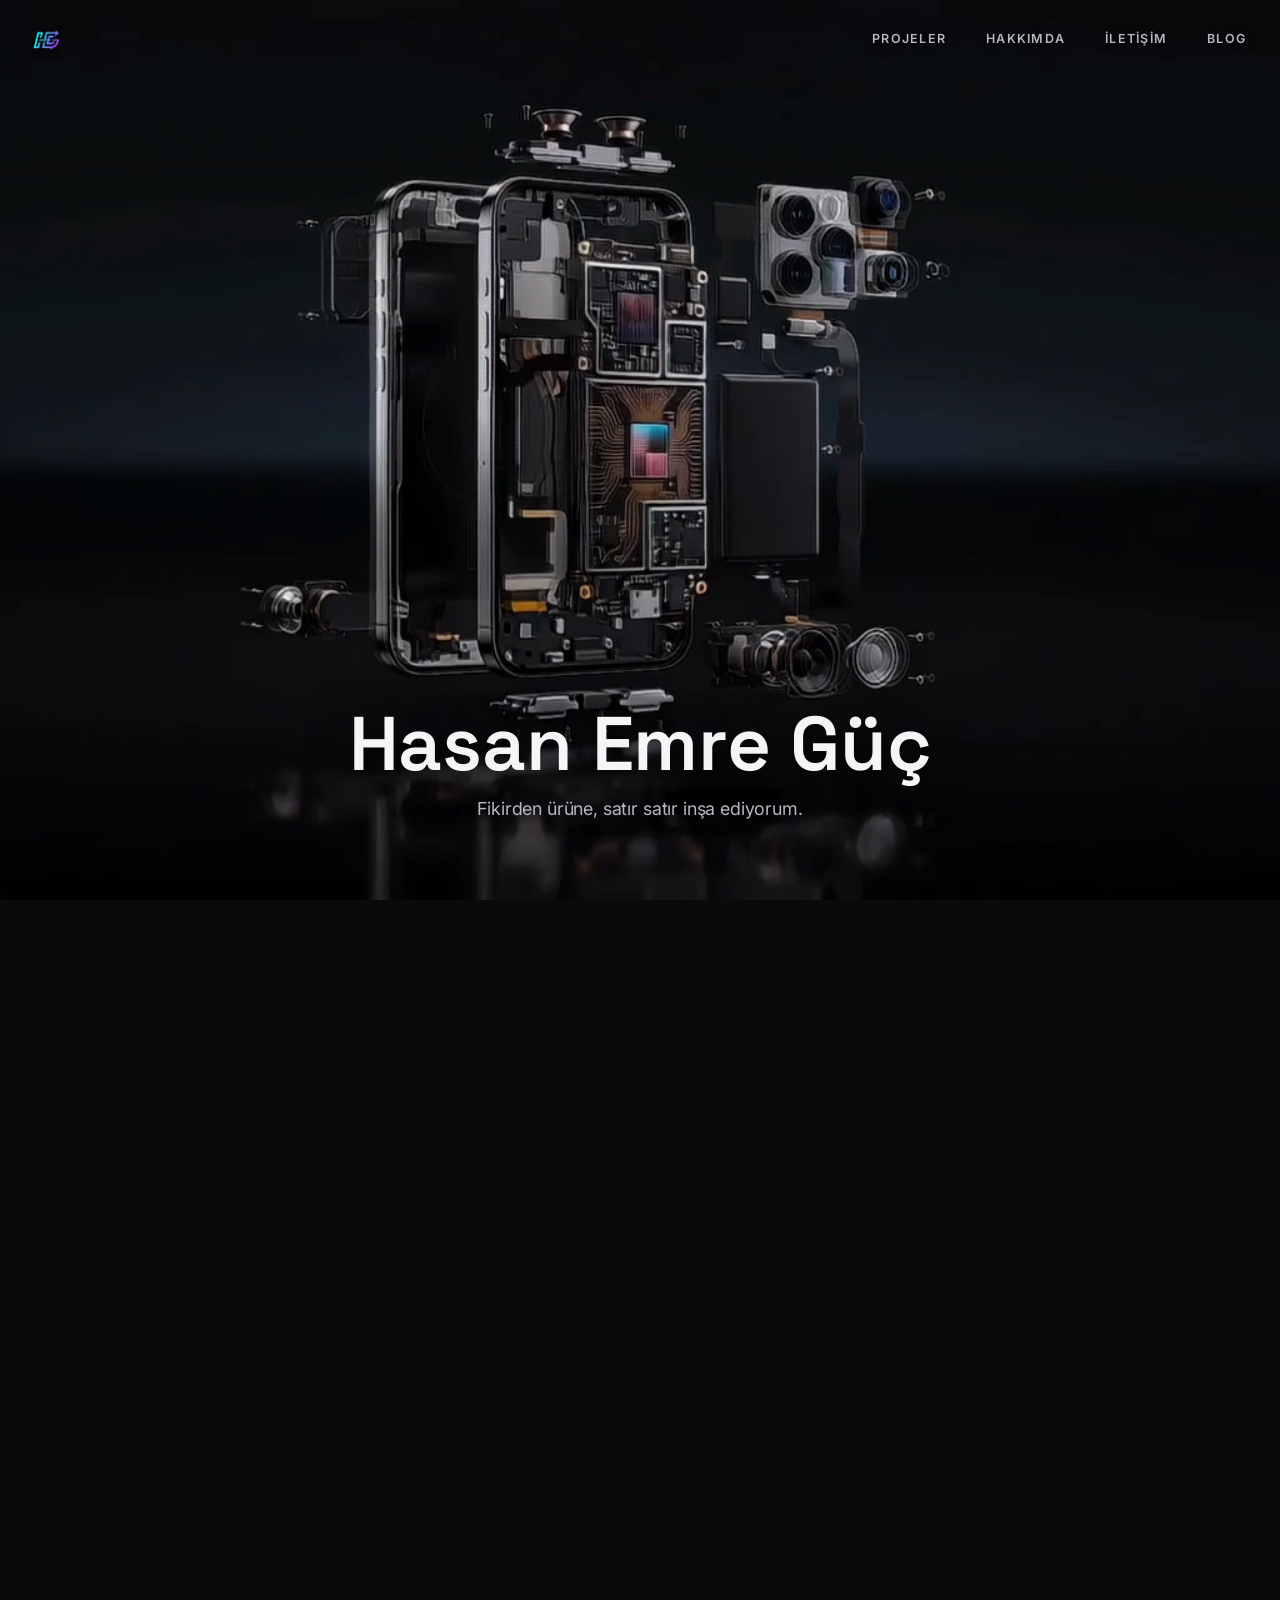
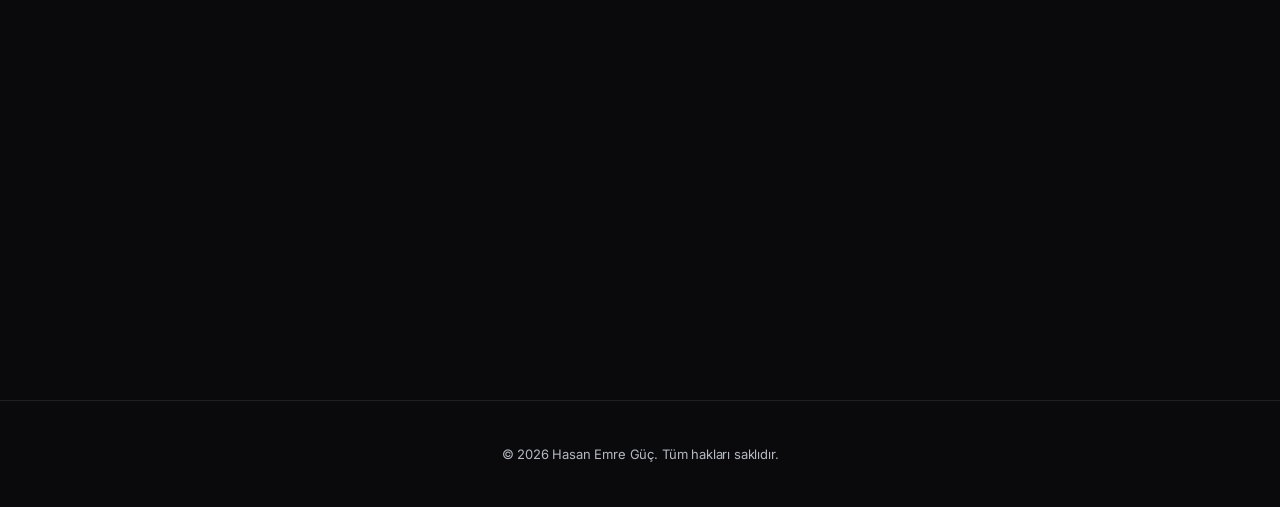
==== commit d2727ccd: "Add custom 404 page and apple-touch-icon Co-Authored-By: Claude Sonnet 5 <noreply@anthropic.com>" ====
--- a/index.html
+++ b/index.html
@@ -30,6 +30,7 @@
 </script>
 
 <link rel="icon" type="image/png" href="assets/logo-transparent.png">
+<link rel="apple-touch-icon" href="assets/apple-touch-icon.png">
 <link rel="preconnect" href="https://fonts.googleapis.com">
 <link rel="preconnect" href="https://fonts.gstatic.com" crossorigin>
 <link href="https://fonts.googleapis.com/css2?family=Space+Grotesk:wght@500;600;700&family=Inter:wght@400;500;600&display=swap" rel="stylesheet">
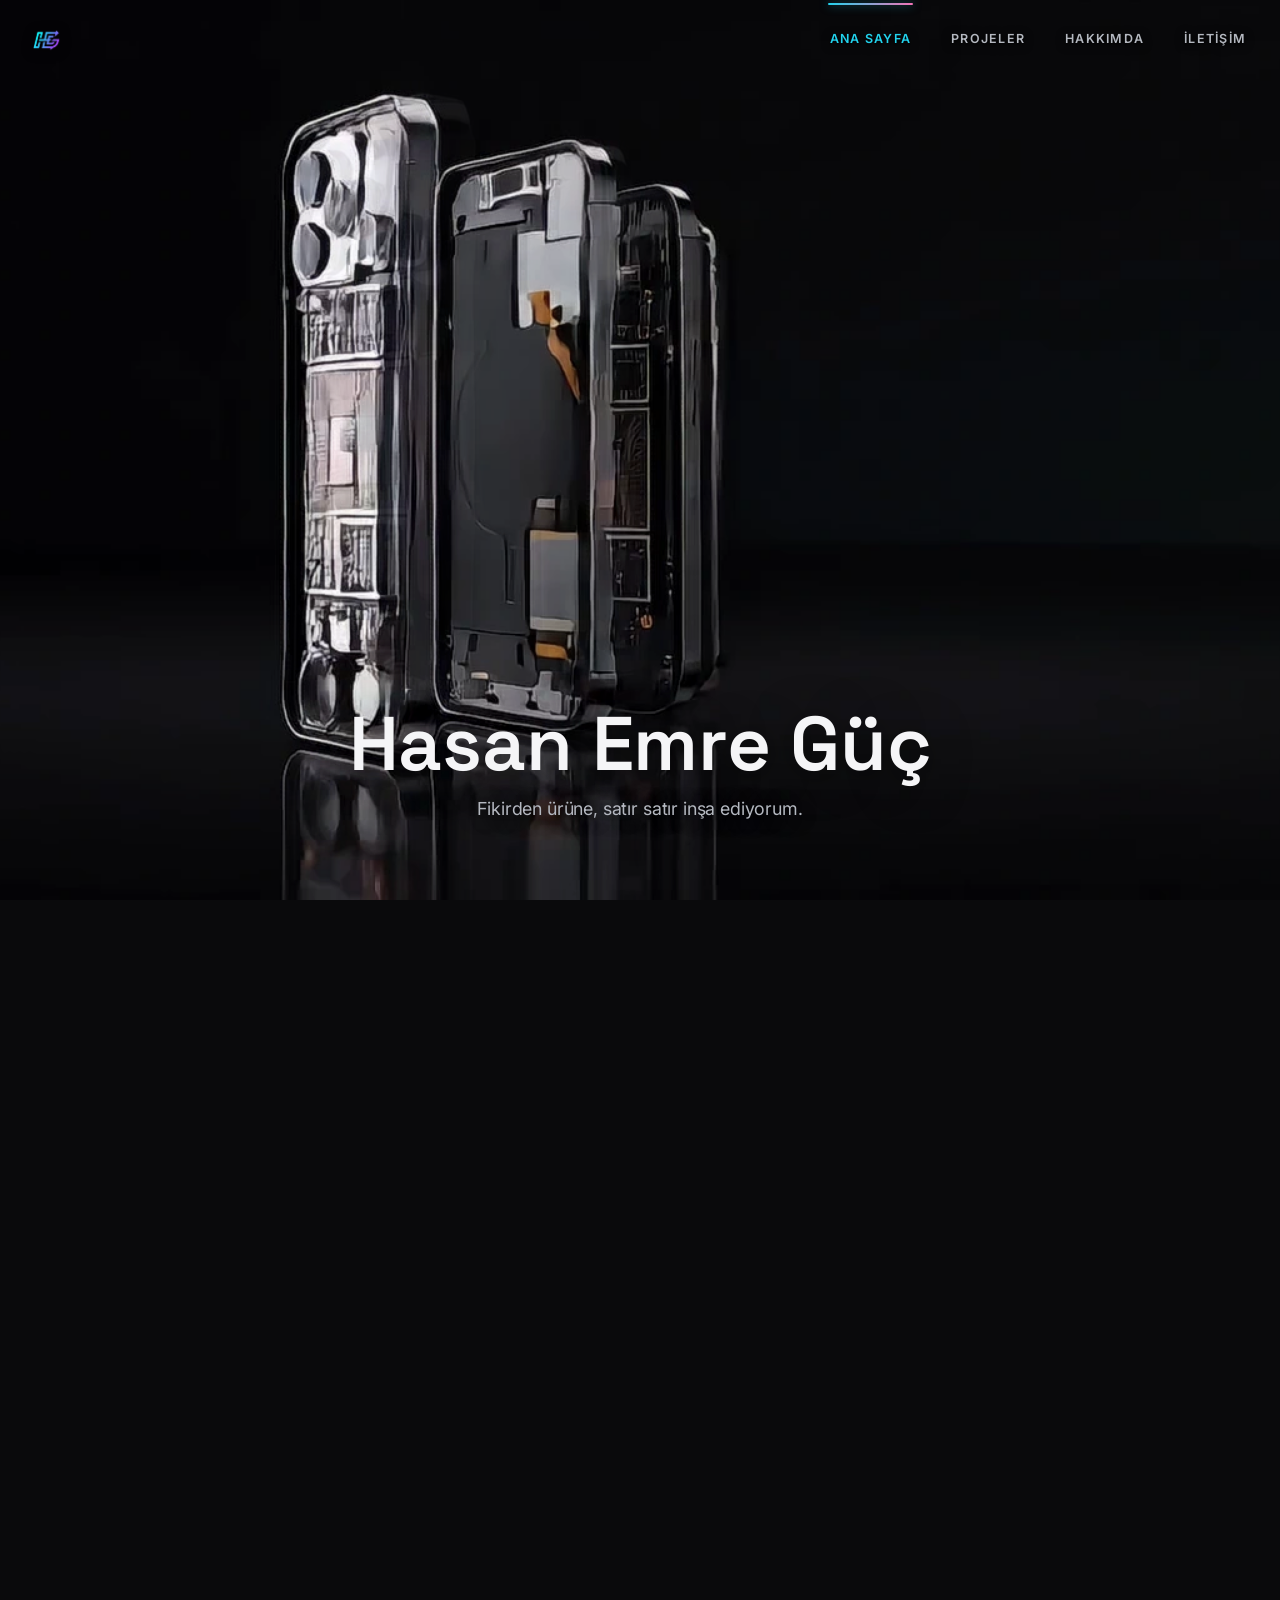
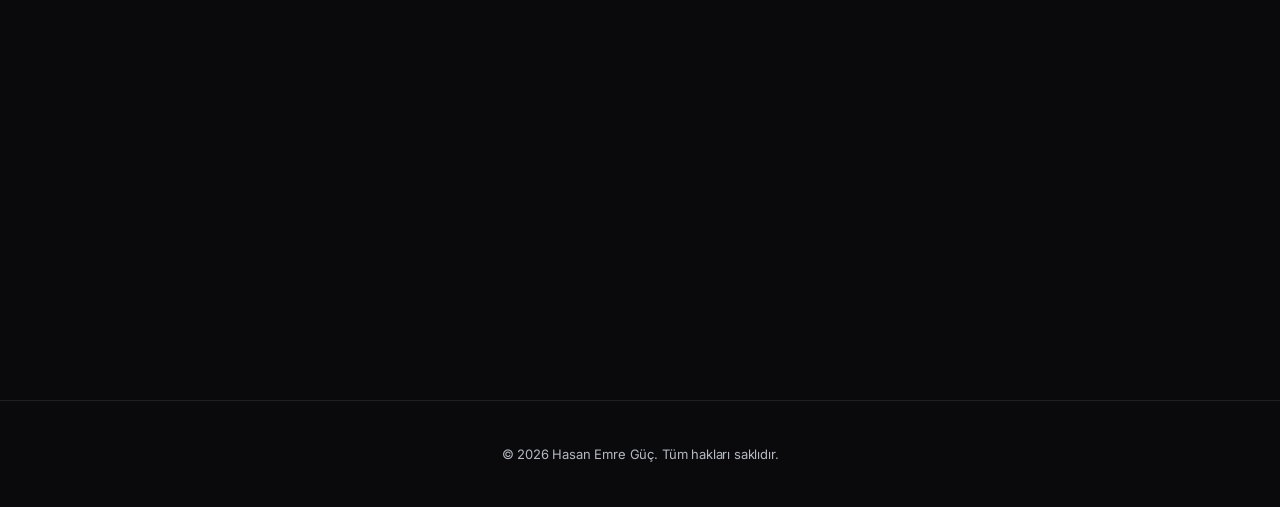
==== commit 02cbdde9: "Remove blog page, add Ana Sayfa as first nav item Co-Authored-By: Claude Sonnet 5 <noreply@anthropic" ====
--- a/index.html
+++ b/index.html
@@ -58,10 +58,10 @@
 
     <ul class="nav-links" id="navLinks">
       <li class="nav-indicator" id="navIndicator" aria-hidden="true"></li>
+      <li><a href="index.html" class="active">ANA SAYFA</a></li>
       <li><a href="projeler.html">PROJELER</a></li>
       <li><a href="hakkimda.html">HAKKIMDA</a></li>
       <li><a href="iletisim.html">İLETİŞİM</a></li>
-      <li><a href="blog.html">BLOG</a></li>
     </ul>
   </nav>
 </header>
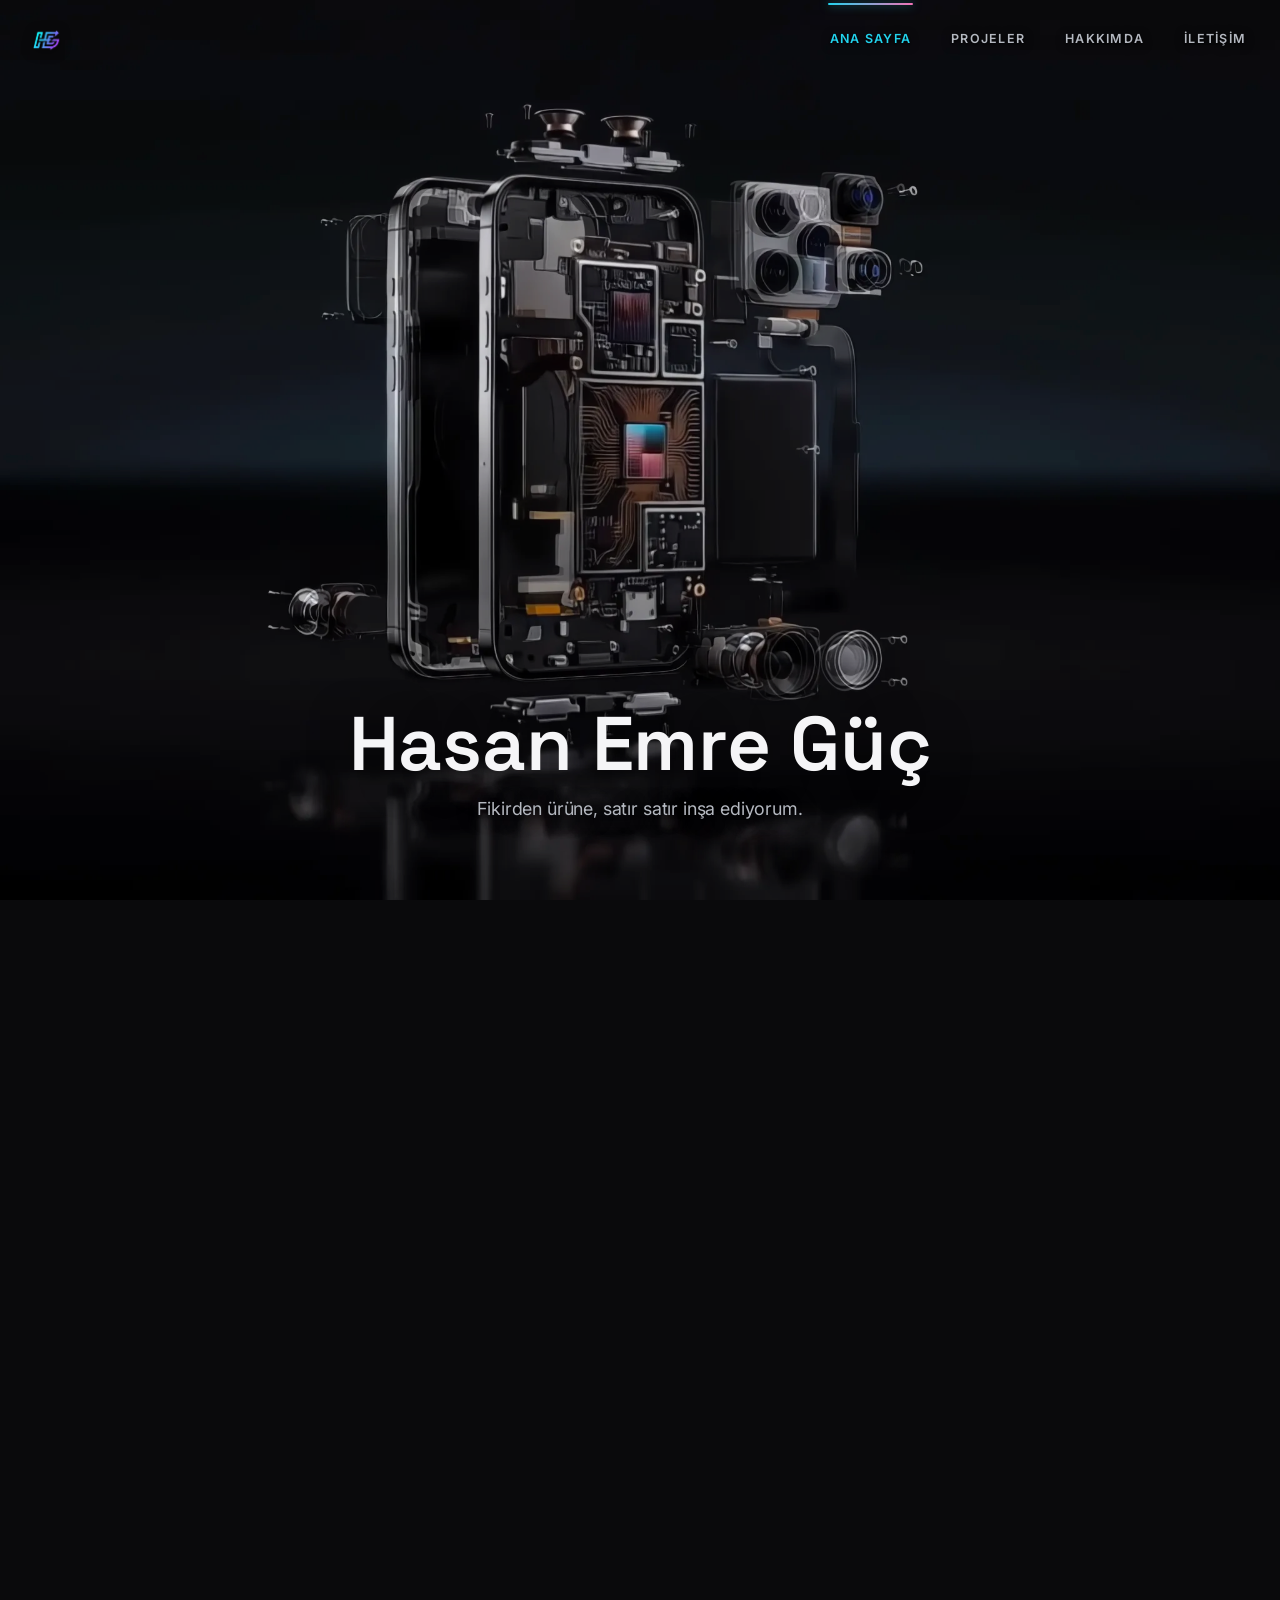
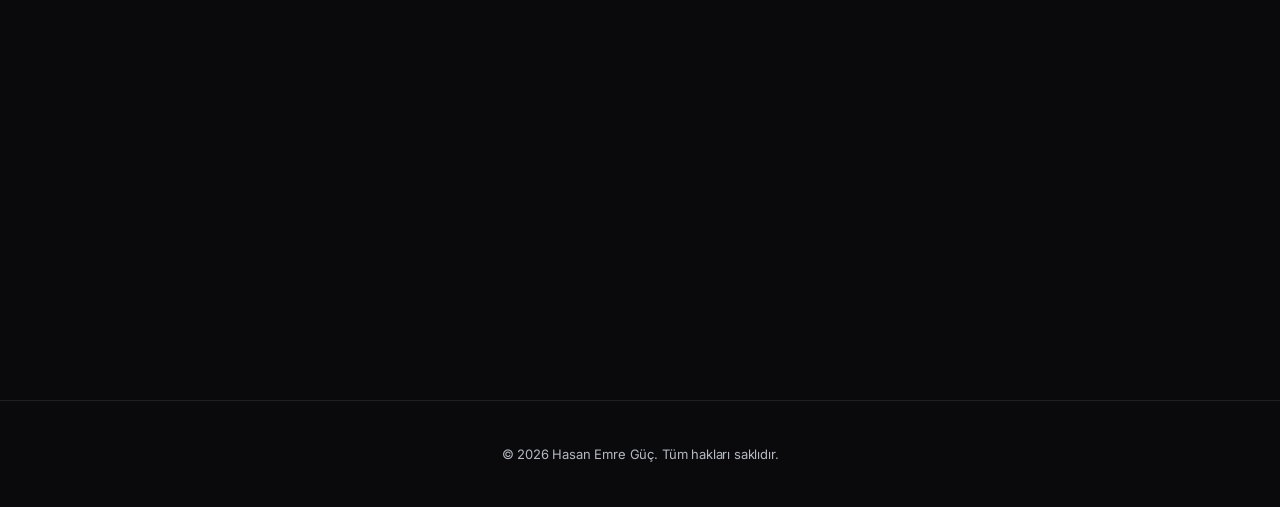
==== commit 77edb977: "Add vertical side-margin labels on wide screens (1560px+) Small fixed annotations in the otherwise-e" ====
--- a/index.html
+++ b/index.html
@@ -66,6 +66,17 @@
   </nav>
 </header>
 
+<div class="side-label side-label--left" aria-hidden="true">
+  <span class="side-label__dot"></span>
+  <span class="side-label__line"></span>
+  <span class="side-label__text">Hasan Emre Güç</span>
+</div>
+<div class="side-label side-label--right" aria-hidden="true">
+  <span class="side-label__text">Fikirden ürüne</span>
+  <span class="side-label__line"></span>
+  <span class="side-label__dot"></span>
+</div>
+
 <main>
   <div class="scrolly-container" id="scrollyContainer">
     <div class="scrolly-sticky">
--- a/css/style.css
+++ b/css/style.css
@@ -32,9 +32,16 @@
   margin: 0;
 }
 
+/* Not: bu kural eskiden * seçiciyle TÜM elementleri kapsıyordu, bu da
+   sonradan eklenen her küçük UI geçişini (kart animasyonları, galeri
+   kaydırması vb.) sessizce anlık hale getirip "animasyon çalışmıyor" gibi
+   görünen hatalara yol açıyordu. Asıl amaç kaydırmaya bağlı büyük hero
+   parallax'ını (baş dönmesi riski taşıyan asıl unsur) yumuşatmaktı — o
+   yüzden kapsamı sadece scrolly hero'ya daraltıldı; küçük/dekoratif UI
+   geçişleri artık bu kısıtlamadan etkilenmiyor. */
 @media (prefers-reduced-motion: reduce) {
   html { scroll-behavior: auto; }
-  *, *::before, *::after {
+  .scrolly-text, #canvas, .hero__scroll {
     animation-duration: 0.001ms !important;
     transition-duration: 0.001ms !important;
   }
@@ -366,6 +373,419 @@
 .reveal.in-view { opacity: 1; transform: translateY(0); }
 
 /* Projects */
+
+/* Featured project (Yakorra) */
+.feature-project {
+  position: relative;
+  display: grid;
+  grid-template-columns: 0.85fr 1.15fr;
+  border-radius: 20px;
+  overflow: hidden;
+  border: 1px solid var(--border);
+  margin-bottom: 28px;
+  isolation: isolate;
+}
+
+/* Kartın kenarındaki çerçeve sabit durur; sadece gradyanın açısı (--border-angle)
+   animasyonla dönüyor, yani ışık çerçevenin İÇİNDEN geçiyormuş gibi akıyor,
+   çerçevenin kendisi hiç kıpırdamıyor. */
+@property --border-angle {
+  syntax: '<angle>';
+  inherits: false;
+  initial-value: 0deg;
+}
+
+.feature-project::before {
+  content: '';
+  position: absolute;
+  inset: 0;
+  padding: 1.5px;
+  border-radius: inherit;
+  background: conic-gradient(from var(--border-angle), var(--accent-a), var(--accent-b), #a78bfa, var(--accent-a));
+  -webkit-mask: linear-gradient(#fff 0 0) content-box, linear-gradient(#fff 0 0);
+  -webkit-mask-composite: xor;
+  mask-composite: exclude;
+  opacity: 0.6;
+  animation: border-angle-spin 6s linear infinite;
+  pointer-events: none;
+  z-index: 3;
+}
+
+@keyframes border-angle-spin {
+  to { --border-angle: 360deg; }
+}
+
+.feature-project__visual {
+  position: relative;
+  min-height: 340px;
+  overflow: hidden;
+  background-image:
+    linear-gradient(160deg, rgba(15, 11, 30, 0.25), rgba(15, 11, 30, 0.85)),
+    url('../assets/yakorra-bg.webp');
+  background-size: cover;
+  background-position: center;
+  display: flex;
+  flex-direction: column;
+  align-items: center;
+  justify-content: center;
+  cursor: pointer;
+}
+
+.feature-project__hint {
+  position: relative;
+  z-index: 2;
+  margin-top: 18px;
+  padding: 8px 16px;
+  border-radius: 999px;
+  border: 1px solid rgba(255, 255, 255, 0.16);
+  background: rgba(10, 10, 12, 0.4);
+  color: var(--heading);
+  font-size: 12.5px;
+  font-weight: 600;
+  opacity: 0;
+  transform: translateY(6px);
+  transition: opacity 0.25s ease, transform 0.25s ease, border-color 0.25s ease;
+}
+
+.feature-project__visual:hover .feature-project__hint,
+.feature-project__visual:focus-visible .feature-project__hint {
+  opacity: 1;
+  transform: translateY(0);
+}
+
+.feature-project__visual:focus-visible {
+  outline: 2px solid var(--accent-a);
+  outline-offset: -2px;
+}
+
+@media (hover: none) {
+  /* Dokunmatik cihazlarda hover olmadığı için ipucu hep görünsün */
+  .feature-project__hint {
+    opacity: 1;
+    transform: translateY(0);
+  }
+}
+
+/* Logonun arkasında nabız gibi atan çift parıltı halkası */
+.feature-project__visual::before,
+.feature-project__visual::after {
+  content: '';
+  position: absolute;
+  top: 50%;
+  left: 50%;
+  border-radius: 50%;
+  pointer-events: none;
+  z-index: 0;
+}
+.feature-project__visual::before {
+  width: 300px;
+  height: 300px;
+  margin: -150px 0 0 -150px;
+  background: radial-gradient(circle, rgba(192, 132, 252, 0.4), transparent 70%);
+  animation: pulse-glow-a 5s ease-in-out infinite;
+}
+.feature-project__visual::after {
+  width: 380px;
+  height: 380px;
+  margin: -190px 0 0 -190px;
+  background: radial-gradient(circle, rgba(126, 34, 206, 0.28), transparent 70%);
+  animation: pulse-glow-b 6.5s ease-in-out infinite;
+}
+
+@keyframes pulse-glow-a {
+  0%, 100% { transform: scale(0.85); opacity: 0.55; }
+  50% { transform: scale(1.15); opacity: 1; }
+}
+@keyframes pulse-glow-b {
+  0%, 100% { transform: scale(1.1); opacity: 0.45; }
+  50% { transform: scale(0.85); opacity: 0.85; }
+}
+
+/* Periyodik ışık geçişi (shimmer) */
+.feature-project__sweep {
+  position: absolute;
+  top: -30%;
+  left: -30%;
+  width: 35%;
+  height: 160%;
+  background: linear-gradient(75deg, transparent, rgba(255, 255, 255, 0.16), transparent);
+  transform: translateX(-150%) skewX(-15deg);
+  animation: sweep-move 7s ease-in-out infinite;
+  pointer-events: none;
+  z-index: 1;
+}
+@keyframes sweep-move {
+  0% { transform: translateX(-150%) skewX(-15deg); }
+  18% { transform: translateX(420%) skewX(-15deg); }
+  100% { transform: translateX(420%) skewX(-15deg); }
+}
+
+.feature-project__icon {
+  position: relative;
+  z-index: 2;
+  width: 220px;
+  height: auto;
+  animation: icon-float 6s ease-in-out infinite, icon-glow 4s ease-in-out infinite;
+}
+
+@keyframes icon-float {
+  0%, 100% { transform: translateY(0); }
+  50% { transform: translateY(-14px); }
+}
+@keyframes icon-glow {
+  0%, 100% { filter: drop-shadow(0 12px 30px rgba(126, 34, 206, 0.35)); }
+  50% { filter: drop-shadow(0 22px 55px rgba(192, 132, 252, 0.65)); }
+}
+
+/* Sitenin genel "hareketi azalt" kuralı (yukarıda, tüm animasyon sürelerini
+   0.001ms'e indiriyor) bu kartın salt dekoratif, düşük genlikli ışık
+   efektlerini de durduruyordu. Bunlar büyük/hızlı bir hareket değil, ince bir
+   nabız/parıltı olduğu için burada bilerek istisna tutuluyor. */
+@media (prefers-reduced-motion: reduce) {
+  .feature-project::before { animation-duration: 6s !important; }
+  .feature-project__visual::before { animation-duration: 5s !important; }
+  .feature-project__visual::after { animation-duration: 6.5s !important; }
+  .feature-project__sweep { animation-duration: 7s !important; }
+  .feature-project__icon { animation-duration: 6s, 4s !important; }
+}
+
+/* ============ Yakorra ekran görüntüsü galerisi (modal) ============ */
+.ss-modal {
+  position: fixed;
+  inset: 0;
+  z-index: 1000;
+  display: none;
+  align-items: center;
+  justify-content: center;
+  background: rgba(5, 4, 8, 0.9);
+  backdrop-filter: blur(8px);
+  padding: 24px;
+}
+
+.ss-modal.is-open {
+  display: flex;
+}
+
+.ss-modal__close {
+  position: absolute;
+  top: 22px;
+  right: 26px;
+  width: 42px;
+  height: 42px;
+  border-radius: 50%;
+  border: 1px solid var(--border);
+  background: rgba(255, 255, 255, 0.05);
+  color: var(--heading);
+  font-size: 18px;
+  cursor: pointer;
+  transition: background 0.2s ease, transform 0.3s ease;
+}
+
+.ss-modal__close:hover {
+  background: rgba(255, 255, 255, 0.12);
+  transform: rotate(90deg);
+}
+
+.ss-modal__stage {
+  display: flex;
+  align-items: center;
+  gap: 22px;
+  max-width: 100%;
+}
+
+.ss-modal__nav {
+  flex: none;
+  width: 46px;
+  height: 46px;
+  border-radius: 50%;
+  border: 1px solid var(--border);
+  background: rgba(255, 255, 255, 0.05);
+  color: var(--heading);
+  font-size: 22px;
+  line-height: 1;
+  cursor: pointer;
+  display: flex;
+  align-items: center;
+  justify-content: center;
+  transition: background 0.2s ease, border-color 0.2s ease, transform 0.15s ease;
+}
+
+.ss-modal__nav:hover {
+  background: rgba(255, 255, 255, 0.12);
+  border-color: rgba(34, 211, 238, 0.5);
+}
+
+.ss-modal__nav:active {
+  transform: scale(0.9);
+}
+
+.ss-modal__phone-wrap {
+  display: flex;
+  flex-direction: column;
+  align-items: center;
+  gap: 18px;
+}
+
+.ss-modal__phone {
+  position: relative;
+  width: min(280px, 62vw);
+  aspect-ratio: 900 / 1862;
+  background: #050506;
+  border-radius: 42px;
+  padding: 12px;
+  box-shadow:
+    0 30px 80px rgba(0, 0, 0, 0.6),
+    0 0 0 1px rgba(255, 255, 255, 0.06),
+    0 0 60px rgba(126, 34, 206, 0.22);
+}
+
+.ss-modal__screen {
+  position: relative;
+  width: 100%;
+  height: 100%;
+  border-radius: 30px;
+  overflow: hidden;
+  background: #0a0a0c;
+}
+
+/* iOS tarzı "push" geçişi: yeni ekran kenardan tam içeri kayar, eski ekran
+   sadece kısmen kayıp kararır (native app navigasyonunun aynısı). İki kare
+   de aynı anda DOM'da durup transform ile birbirini geçiyor. */
+.ss-modal__frame {
+  position: absolute;
+  inset: 0;
+  transition: transform 0.5s cubic-bezier(0.32, 0.72, 0, 1);
+  will-change: transform;
+}
+
+.ss-modal__frame img {
+  width: 100%;
+  height: 100%;
+  object-fit: cover;
+  display: block;
+}
+
+.ss-modal__frame-scrim {
+  position: absolute;
+  inset: 0;
+  background: #000;
+  opacity: 0;
+  transition: opacity 0.5s ease;
+  pointer-events: none;
+}
+
+/* Sitenin genel "hareketi azalt" kuralı transition-duration'ı da 0.001ms'e
+   indiriyor, bu da geçişi anlık/görünmez hale getiriyordu. Ekran değişimi
+   bu galerinin bütün amacı olduğu için burada bilerek istisna tutuluyor. */
+@media (prefers-reduced-motion: reduce) {
+  .ss-modal__frame { transition-duration: 0.5s !important; }
+  .ss-modal__frame-scrim { transition-duration: 0.5s !important; }
+}
+
+.ss-modal__caption {
+  margin: 0;
+  color: var(--body);
+  font-size: 14px;
+  text-align: center;
+}
+
+.ss-modal__dots {
+  display: flex;
+  gap: 8px;
+}
+
+.ss-modal__dot {
+  width: 7px;
+  height: 7px;
+  border-radius: 50%;
+  background: rgba(255, 255, 255, 0.22);
+  border: none;
+  padding: 0;
+  cursor: pointer;
+  transition: background 0.2s ease, transform 0.2s ease;
+}
+
+.ss-modal__dot.is-active {
+  background: var(--gradient);
+  transform: scale(1.35);
+}
+
+@media (max-width: 640px) {
+  .ss-modal__stage { gap: 6px; }
+  .ss-modal__nav { width: 38px; height: 38px; font-size: 18px; }
+  .ss-modal__phone { width: min(230px, 56vw); }
+  .ss-modal__close { top: max(16px, env(safe-area-inset-top)); right: 16px; }
+}
+
+.feature-project__body {
+  padding: 44px;
+  background: var(--card-bg);
+  display: flex;
+  flex-direction: column;
+  justify-content: center;
+}
+
+.feature-project__body h3 {
+  font-size: clamp(26px, 3vw, 32px);
+  font-weight: 700;
+  margin: 14px 0 6px;
+  color: var(--heading);
+}
+
+.feature-project__tagline {
+  font-size: 16px;
+  font-weight: 600;
+  color: transparent;
+  background: var(--gradient);
+  -webkit-background-clip: text;
+  background-clip: text;
+  margin: 0 0 18px;
+}
+
+.feature-project__body > p {
+  color: var(--body);
+  font-size: 15px;
+  line-height: 1.75;
+  margin: 0 0 26px;
+  max-width: 480px;
+}
+
+.feature-list {
+  list-style: none;
+  padding: 0;
+  margin: 0;
+  display: grid;
+  grid-template-columns: 1fr 1fr;
+  gap: 12px 20px;
+}
+
+.feature-list li {
+  display: flex;
+  align-items: flex-start;
+  gap: 10px;
+  color: var(--body);
+  font-size: 14px;
+  line-height: 1.5;
+}
+
+.feature-list li::before {
+  content: '';
+  flex: none;
+  width: 6px;
+  height: 6px;
+  border-radius: 50%;
+  margin-top: 7px;
+  background: var(--gradient);
+}
+
+@media (max-width: 720px) {
+  .feature-project { grid-template-columns: 1fr; }
+  .feature-project__visual { min-height: 220px; padding: 32px; }
+  .feature-project__icon { width: 150px; height: auto; }
+  .feature-project__body { padding: 32px 26px; }
+  .feature-list { grid-template-columns: 1fr; }
+}
+
 .projects-grid {
   display: grid;
   grid-template-columns: repeat(auto-fit, minmax(300px, 1fr));
@@ -395,21 +815,6 @@
 }
 .project-card h3 { font-size: 21px; margin: 0 0 10px; color: var(--heading); font-weight: 600; }
 .project-card p { color: var(--body); font-size: 14.5px; line-height: 1.6; margin: 0; }
-.tech-list {
-  list-style: none;
-  display: flex;
-  flex-wrap: wrap;
-  gap: 8px;
-  padding: 0;
-  margin: 18px 0 0;
-}
-.tech-list li {
-  font-size: 12px;
-  padding: 5px 12px;
-  border-radius: 999px;
-  border: 1px solid var(--border);
-  color: var(--body);
-}
 
 /* About */
 .about-grid { display: grid; grid-template-columns: 1.3fr 1fr; gap: 48px; }
@@ -462,9 +867,60 @@
 }
 .social-links a:hover { color: var(--accent-a); border-color: var(--accent-a); }
 
-/* Blog */
-.blog { text-align: center; }
-.coming-soon { color: var(--body); }
+/* ---------------------------------------------------------------------
+   Kenar etiketleri — geniş ekranlarda içerik sütununun sağında/solunda
+   boşta kalan alanı değerlendiren, sabit konumlu dikey açıklamalar. Dar
+   ekranlarda (içerik zaten kenara yakınken) gizleniyor, hiçbir zaman asıl
+   içerikle çakışmıyor (pointer-events: none, salt dekoratif).
+   ------------------------------------------------------------------- */
+.side-label {
+  position: fixed;
+  top: 50%;
+  transform: translateY(-50%);
+  z-index: 40;
+  display: none;
+  flex-direction: column;
+  align-items: center;
+  gap: 14px;
+  pointer-events: none;
+}
+
+.side-label__line {
+  width: 1px;
+  height: 56px;
+  background: linear-gradient(var(--border), transparent);
+}
+
+.side-label--right .side-label__line {
+  background: linear-gradient(transparent, var(--border));
+}
+
+.side-label__dot {
+  width: 5px;
+  height: 5px;
+  border-radius: 50%;
+  background: var(--gradient);
+  box-shadow: 0 0 12px rgba(34, 211, 238, 0.5);
+}
+
+.side-label__text {
+  writing-mode: vertical-rl;
+  transform: rotate(180deg);
+  font-family: 'Space Grotesk', sans-serif;
+  font-size: 11px;
+  font-weight: 600;
+  letter-spacing: 0.2em;
+  text-transform: uppercase;
+  color: var(--body);
+  white-space: nowrap;
+}
+
+.side-label--left { left: 36px; }
+.side-label--right { right: 36px; }
+
+@media (min-width: 1560px) {
+  .side-label { display: flex; }
+}
 
 /* Footer */
 .site-footer {
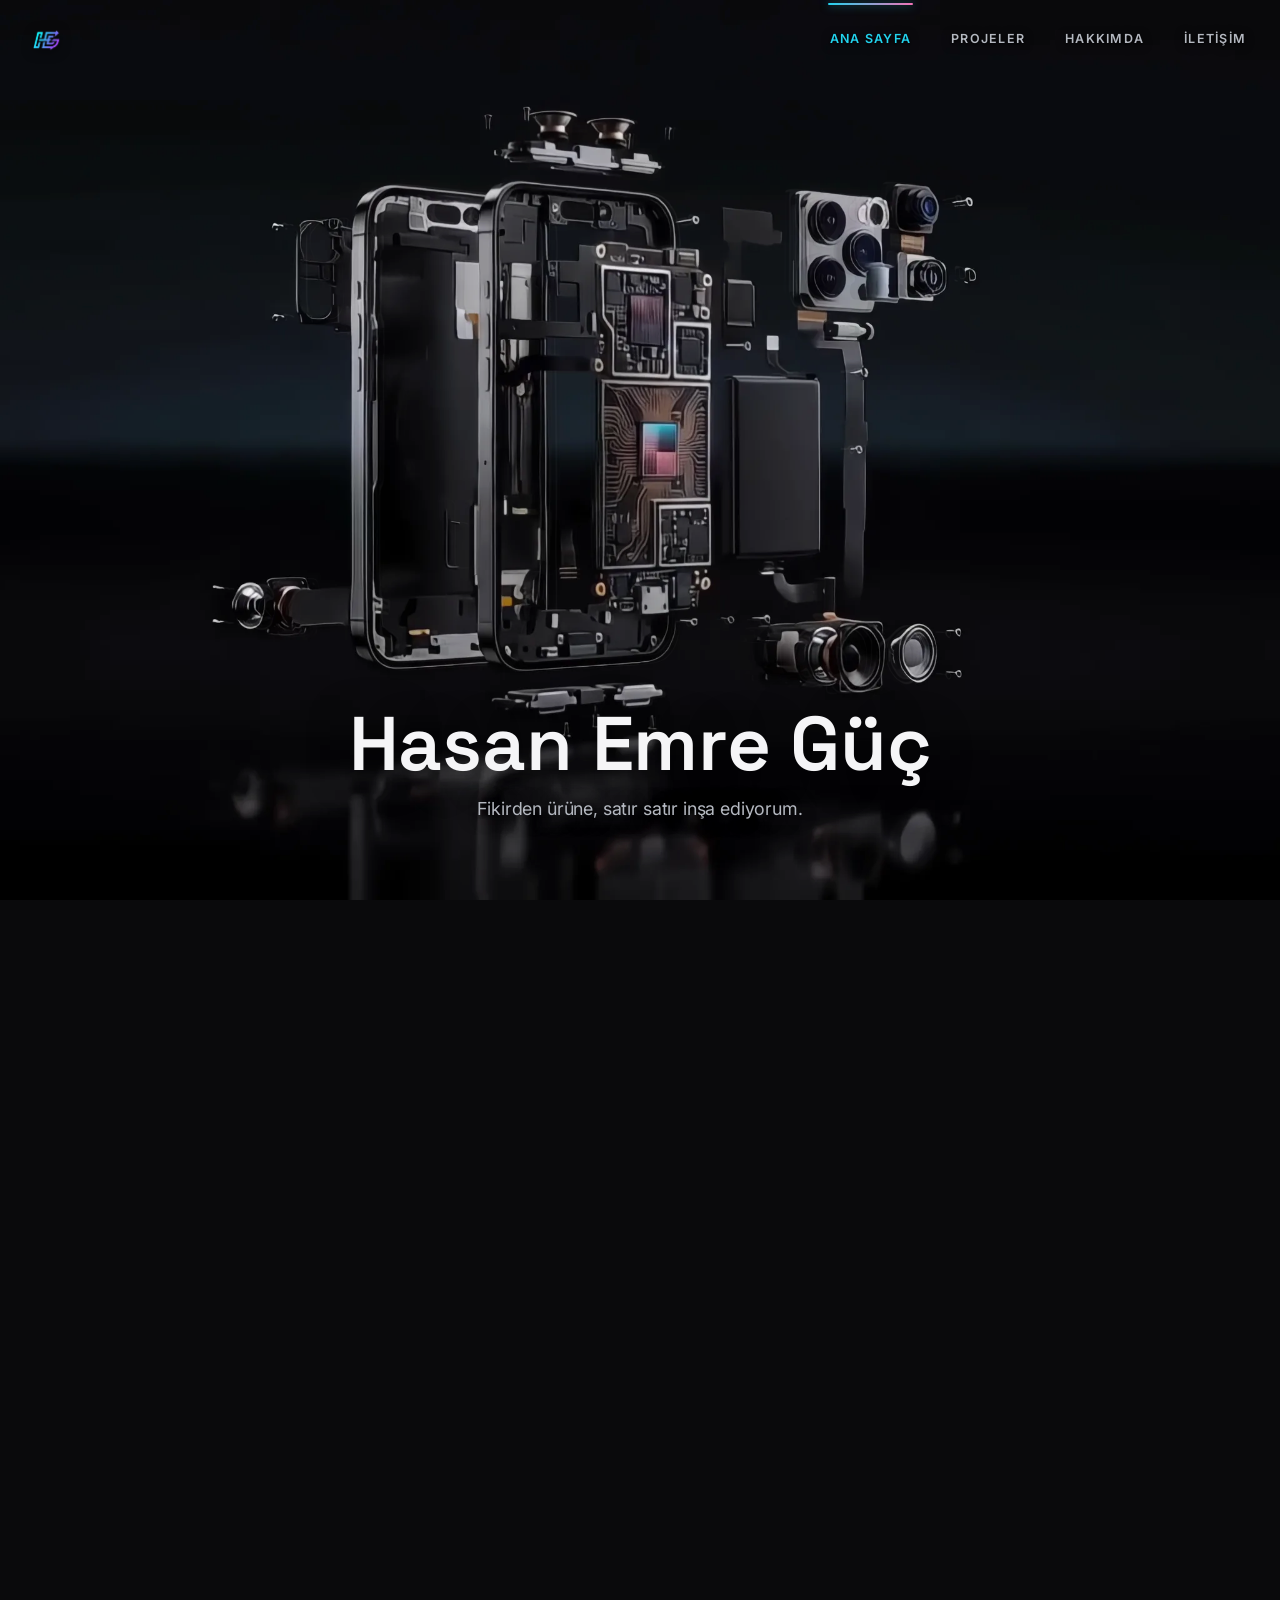
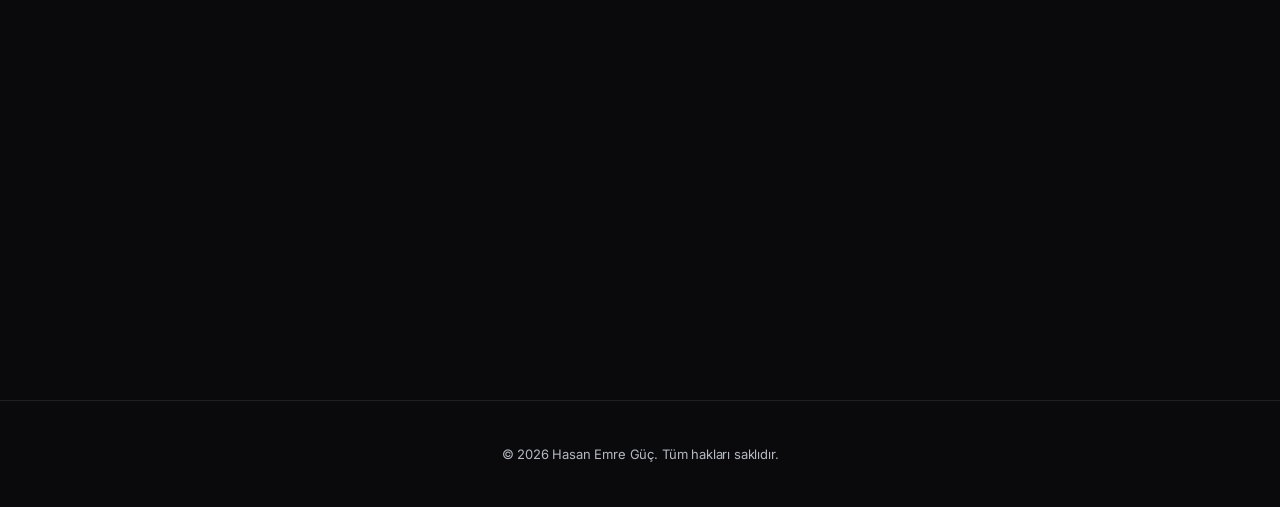
==== commit b0a84183: "Replace page-margin labels with per-screenshot gallery notes Reverts the site-wide side labels (misr" ====
--- a/index.html
+++ b/index.html
@@ -66,16 +66,6 @@
   </nav>
 </header>
 
-<div class="side-label side-label--left" aria-hidden="true">
-  <span class="side-label__dot"></span>
-  <span class="side-label__line"></span>
-  <span class="side-label__text">Hasan Emre Güç</span>
-</div>
-<div class="side-label side-label--right" aria-hidden="true">
-  <span class="side-label__text">Fikirden ürüne</span>
-  <span class="side-label__line"></span>
-  <span class="side-label__dot"></span>
-</div>
 
 <main>
   <div class="scrolly-container" id="scrollyContainer">
--- a/css/style.css
+++ b/css/style.css
@@ -586,6 +586,64 @@
   transform: rotate(90deg);
 }
 
+/* O an açık ekranı açıklayan küçük notlar — sadece yeterince geniş
+   ekranlarda telefonun sağında/solunda gösteriliyor, dar ekranlarda
+   telefon + oklar zaten yeterince yer kapladığı için gizleniyor. */
+.ss-modal__notes {
+  display: none;
+  flex-direction: column;
+  justify-content: center;
+  width: 190px;
+  gap: 22px;
+}
+
+.ss-modal__notes--left { align-items: flex-end; }
+.ss-modal__notes--right { align-items: flex-start; }
+
+.ss-modal__note {
+  display: flex;
+  align-items: center;
+  gap: 10px;
+  opacity: 0;
+  transition: opacity 0.4s ease, transform 0.4s ease;
+}
+
+.ss-modal__notes--left .ss-modal__note {
+  text-align: right;
+  transform: translateX(-8px);
+}
+
+.ss-modal__notes--right .ss-modal__note {
+  text-align: left;
+  transform: translateX(8px);
+}
+
+.ss-modal__note.is-visible {
+  opacity: 1;
+  transform: translateX(0);
+}
+
+.ss-modal__note-line {
+  width: 26px;
+  height: 1px;
+  flex: none;
+  background: var(--border);
+}
+
+.ss-modal__note-text {
+  font-size: 13.5px;
+  line-height: 1.5;
+  color: var(--body);
+}
+
+@media (min-width: 1180px) {
+  .ss-modal__notes { display: flex; }
+}
+
+@media (prefers-reduced-motion: reduce) {
+  .ss-modal__note { transition-duration: 0.4s !important; }
+}
+
 .ss-modal__stage {
   display: flex;
   align-items: center;
@@ -866,61 +924,6 @@
   transition: color 0.2s ease, border-color 0.2s ease;
 }
 .social-links a:hover { color: var(--accent-a); border-color: var(--accent-a); }
-
-/* ---------------------------------------------------------------------
-   Kenar etiketleri — geniş ekranlarda içerik sütununun sağında/solunda
-   boşta kalan alanı değerlendiren, sabit konumlu dikey açıklamalar. Dar
-   ekranlarda (içerik zaten kenara yakınken) gizleniyor, hiçbir zaman asıl
-   içerikle çakışmıyor (pointer-events: none, salt dekoratif).
-   ------------------------------------------------------------------- */
-.side-label {
-  position: fixed;
-  top: 50%;
-  transform: translateY(-50%);
-  z-index: 40;
-  display: none;
-  flex-direction: column;
-  align-items: center;
-  gap: 14px;
-  pointer-events: none;
-}
-
-.side-label__line {
-  width: 1px;
-  height: 56px;
-  background: linear-gradient(var(--border), transparent);
-}
-
-.side-label--right .side-label__line {
-  background: linear-gradient(transparent, var(--border));
-}
-
-.side-label__dot {
-  width: 5px;
-  height: 5px;
-  border-radius: 50%;
-  background: var(--gradient);
-  box-shadow: 0 0 12px rgba(34, 211, 238, 0.5);
-}
-
-.side-label__text {
-  writing-mode: vertical-rl;
-  transform: rotate(180deg);
-  font-family: 'Space Grotesk', sans-serif;
-  font-size: 11px;
-  font-weight: 600;
-  letter-spacing: 0.2em;
-  text-transform: uppercase;
-  color: var(--body);
-  white-space: nowrap;
-}
-
-.side-label--left { left: 36px; }
-.side-label--right { right: 36px; }
-
-@media (min-width: 1560px) {
-  .side-label { display: flex; }
-}
 
 /* Footer */
 .site-footer {
